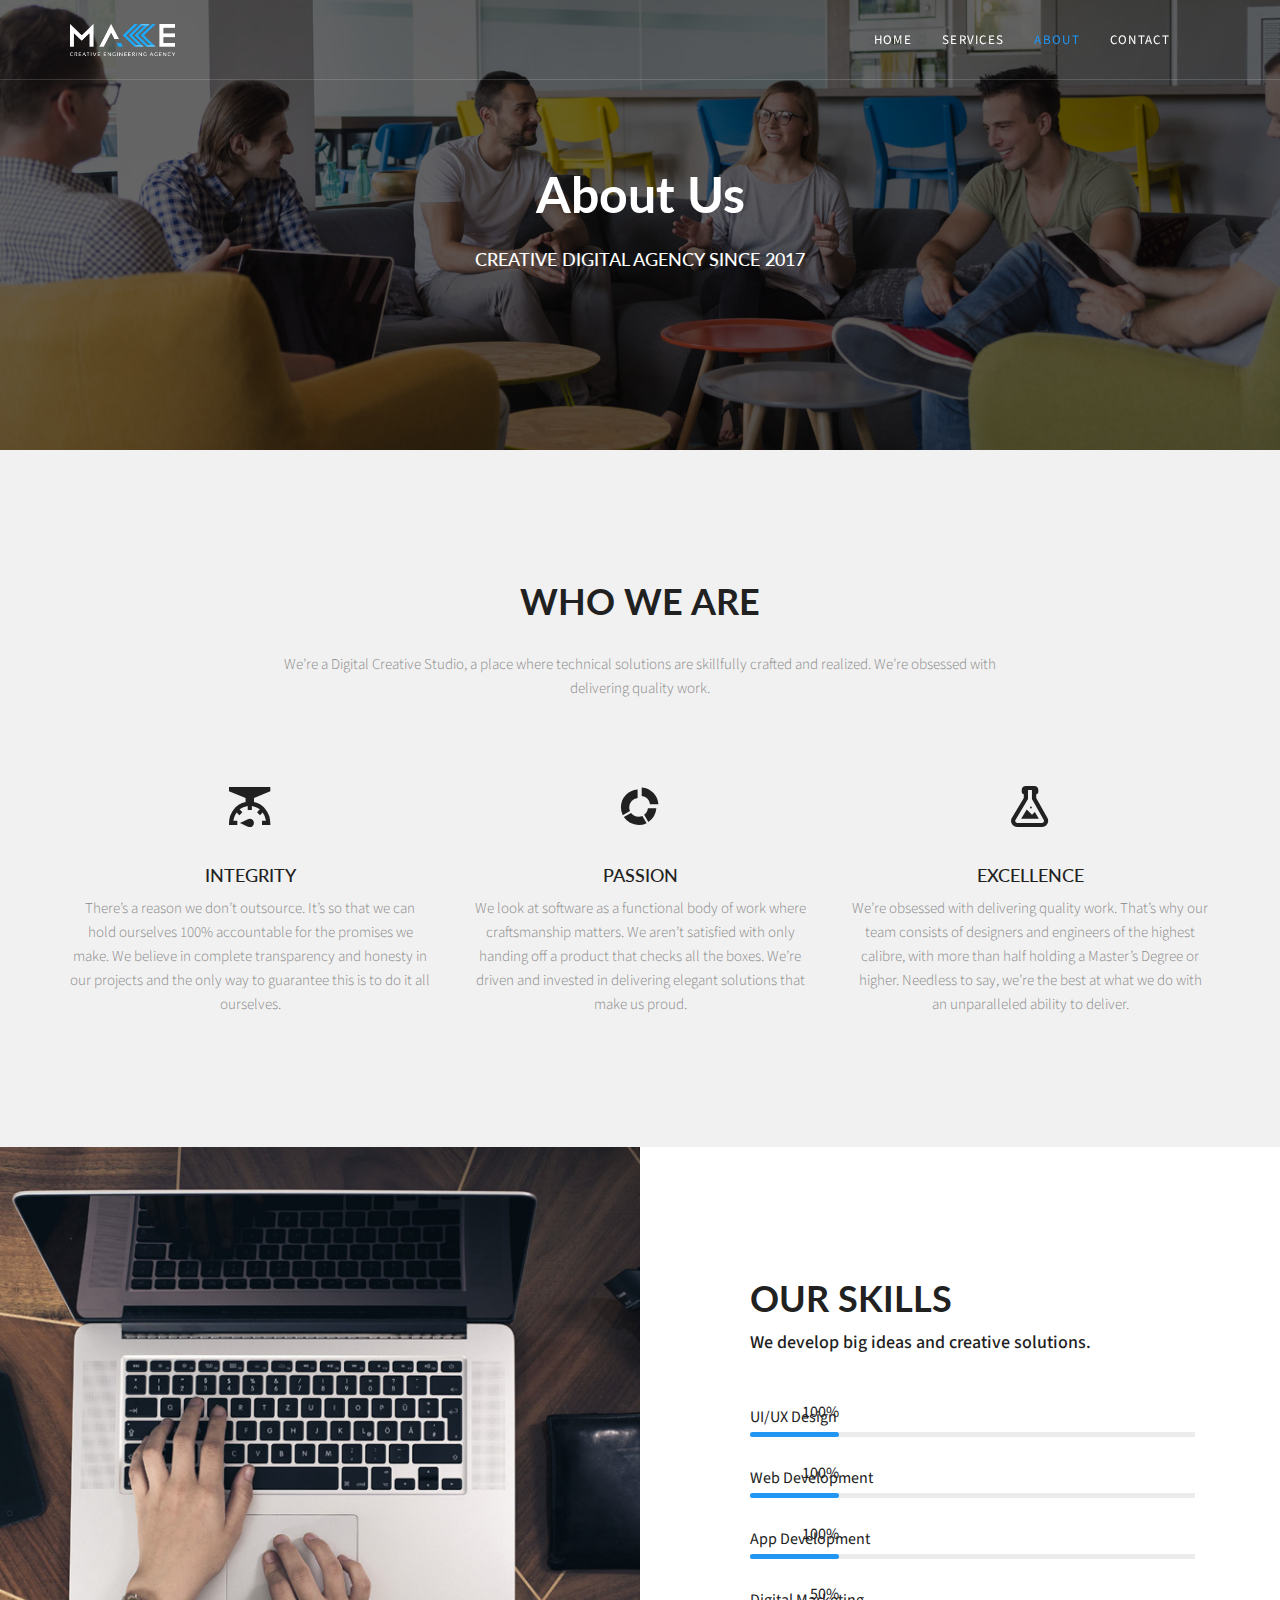
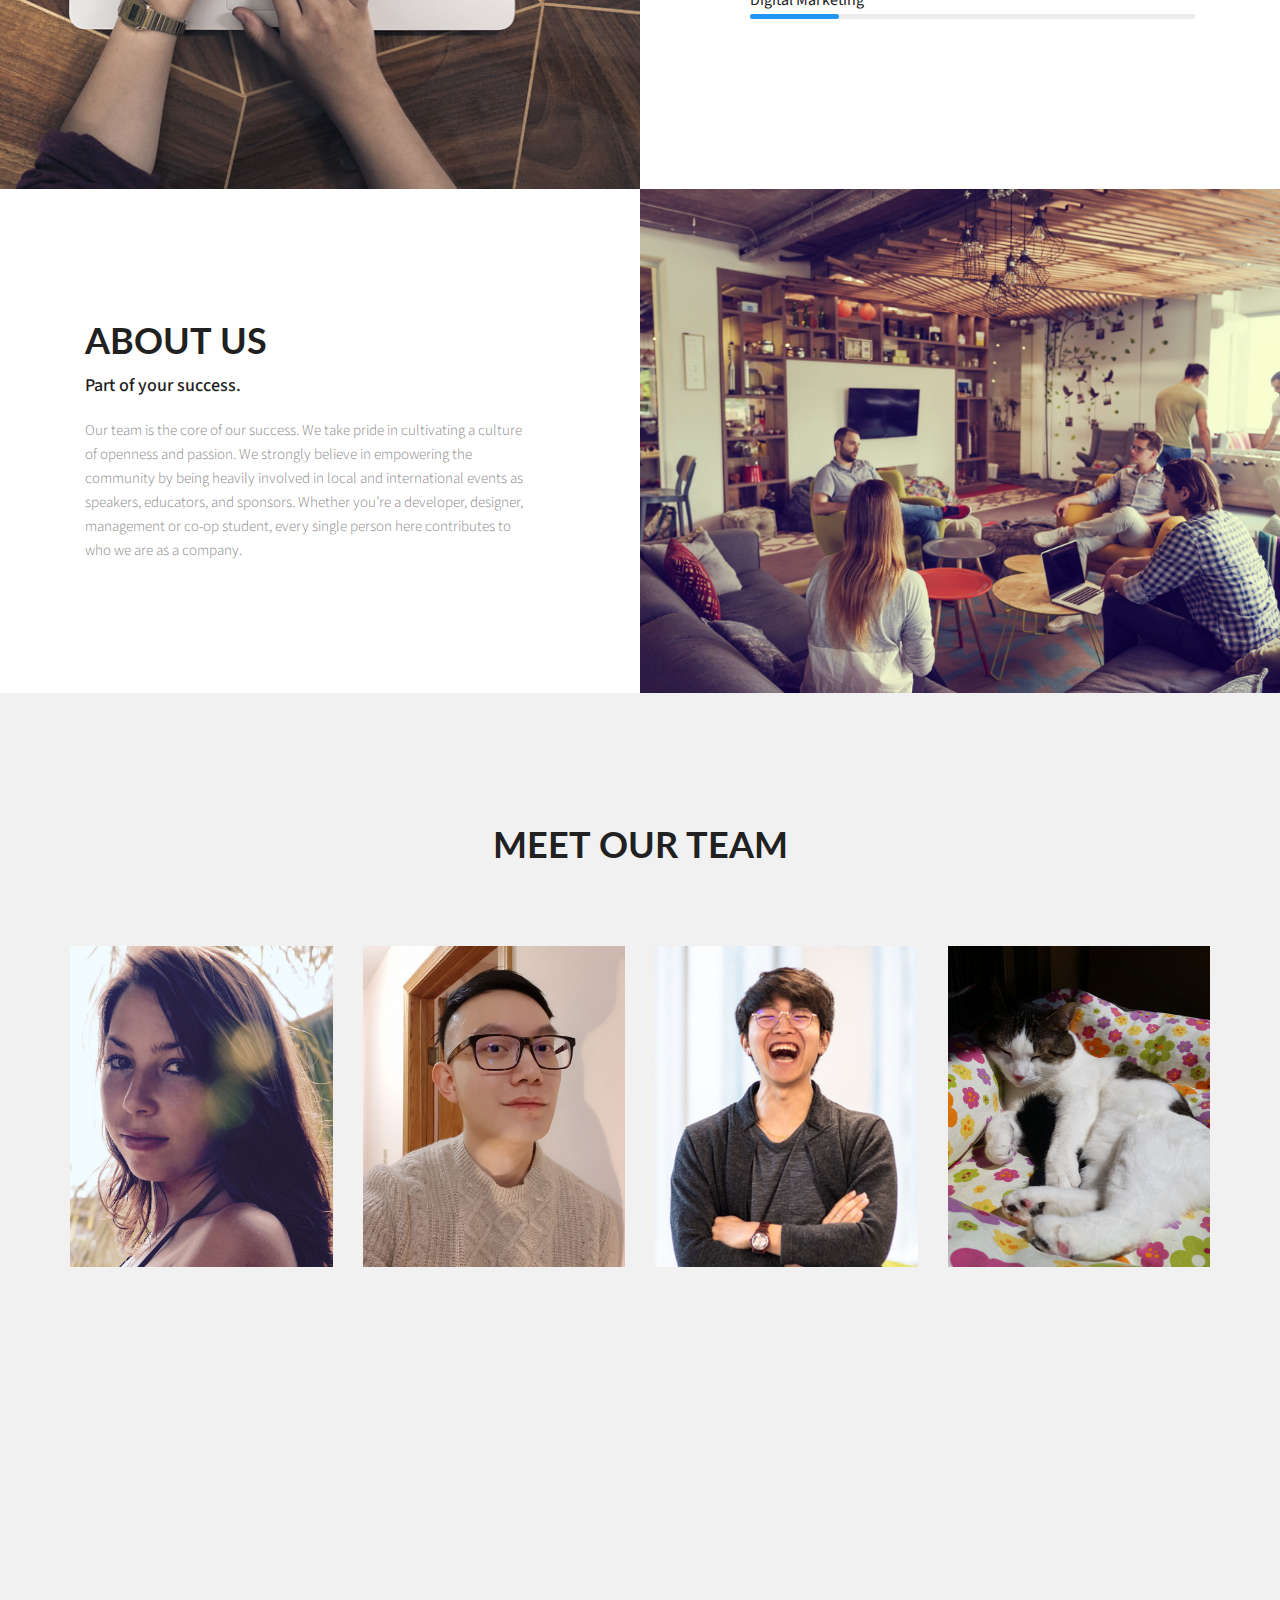
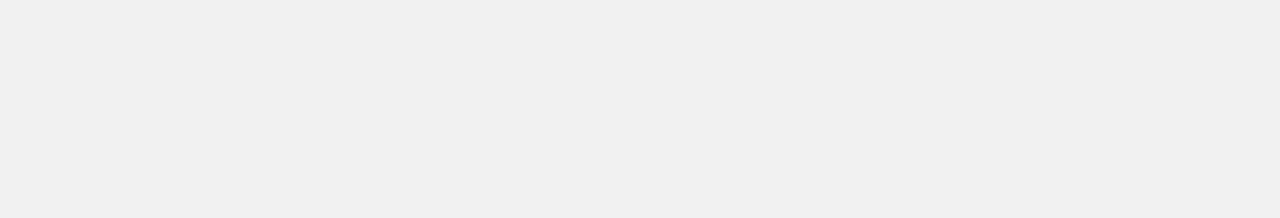
==== about.html @ 2bd9a2e6 "updated content" ====
<!DOCTYPE html>
<html lang="en">
<head>
<meta charset="utf-8">
<meta name="viewport" content="width=device-width, initial-scale=1">
<meta http-equiv="X-UA-Compatible" content="IE=edge">
<title>Makkke - Creating Digital Agency</title>
<link rel="stylesheet" href="assets/css/master.css">
<link rel="stylesheet" href="assets/css/responsive.css">

<link rel="apple-touch-icon" sizes="180x180" href="/apple-touch-icon.png">
<link rel="icon" type="image/png" sizes="32x32" href="/favicon-32x32.png">
<link rel="icon" type="image/png" sizes="16x16" href="/favicon-16x16.png">
<link rel="manifest" href="/site.webmanifest">
<meta name="msapplication-TileColor" content="#da532c">
<meta name="theme-color" content="#ffffff">
</head>
<body>

<!--=== Loader Start ======-->
<div id="loader-overlay">
  <div class="loader-wrapper">
    <div class="arcon-pulse"></div>
  </div>
</div>
<!--=== Loader End ======-->

<!--=== Wrapper Start ======-->
<div class="wrapper">

  <!--=== Header Start ======-->
  <nav class="navbar navbar-default navbar-fixed navbar-transparent white bootsnav on no-full">
    <!--=== Start Top Search ===-->
    <div class="fullscreen-search-overlay" id="search-overlay"> <a href="#" class="fullscreen-close" id="fullscreen-close-button"><i class="mdi mdi-close"></i></a>
      <div id="fullscreen-search-wrapper">
        <form method="get" id="fullscreen-searchform">
          <input type="text" value="" placeholder="Type and hit Enter..." id="fullscreen-search-input" class="search-bar-top">
          <i class="mdi mdi-magnify fullscreen-search-icon">
          <input value="" type="submit">
          </i>
        </form>
      </div>
    </div>
    <!--=== End Top Search ===-->

    <div class="container">
      <!--=== Start Header Navigation ===-->
      <div class="navbar-header">
        <button type="button" class="navbar-toggle" data-toggle="collapse" data-target="#navbar-menu"> <i class="fa fa-bars"></i> </button>
        <div class="logo"> <a href="index.html"> <img class="logo logo-display" src="assets/images/logo-white.png" alt=""> <img class="logo logo-scrolled" src="assets/images/logo-black.png" alt=""> </a> </div>
      </div>
      <!--=== End Header Navigation ===-->

      <!--=== Collect the nav links, forms, and other content for toggling ===-->
      <div class="collapse navbar-collapse" id="navbar-menu">
        <ul class="nav navbar-nav" data-in="fadeIn" data-out="fadeOut">
          <li class="megamenu-fw"><a href="index.html">Home</a></li>
          <li class="megamenu-fw"><a href="index.html#services">Services</a></li>
          <li class="megamenu-fw"><a class="selected" href="about.html">About</a></li>
          <li class="megamenu-fw "><a href="contact.html">Contact</a></li>
        </ul>
      </div>
      <!--=== /.navbar-collapse ===-->
    </div>
  </nav>
  <!--=== Header End ======-->

  <!--=== page-title-section start ===-->
  <section class="title-hero-bg about-cover-bg" data-stellar-background-ratio="0.2">
    <div class="container">
      <div class="page-title text-center white-color">
        <h1>About Us</h1>
        <h4 class="text-uppercase mt-30">Creative Digital Agency since 2017</h4>
      </div>
    </div>
  </section>
  <!--=== page-title-section end ===-->

  <!--=== Who We Are Start ===-->
  <section class="first-ico-box">
    <div class="container">
      <div class="row">
        <div class="col-sm-8 section-heading">
          <h2 class="text-uppercase">Who We Are</h2>
          <div class="mt-30">
            <p>We’re a Digital Creative Studio, a place where technical solutions are skillfully crafted and realized. We’re obsessed with delivering quality work.</p>
          </div>
        </div>
      </div>
      <div class="row mt-50">
        <div class="col-md-4 feature-box text-center"> <i class="mdi mdi-scale font-50px dark-icon"></i>
          <h4 class="text-uppercase">INTEGRITY</h4>
          <p>There’s a reason we don’t outsource. It’s so that we can hold ourselves 100% accountable for the promises we make. We believe in complete transparency and honesty in our projects and the only way to guarantee this is to do it all ourselves.</p>
        </div>
        <div class="col-md-4 feature-box text-center"> <i class="mdi mdi-chart-arc font-50px dark-icon"></i>
          <h4 class="text-uppercase">PASSION</h4>
          <p>We look at software as a functional body of work where craftsmanship matters. We aren’t satisfied with only handing off a product that checks all the boxes. We’re driven and invested in delivering elegant solutions that make us proud.</p>
        </div>
        <div class="col-md-4 feature-box text-center"> <i class="mdi mdi-flask-outline font-50px dark-icon"></i>
          <h4 class="text-uppercase">EXCELLENCE</h4>
          <p>We’re obsessed with delivering quality work. That’s why our team consists of designers and engineers of the highest calibre, with more than half holding a Master’s Degree or higher. Needless to say, we’re the best at what we do with an unparalleled ability to deliver.</p>
        </div>
      </div>
    </div>
  </section>
  <!--=== Who We Are End ===-->

  <!--=== Our Skills Start ======-->
  <section class="white-bg">
    <div class="col-md-6 col-sm-4 bg-flex bg-flex-left">
      <div class="bg-flex-holder bg-flex-cover" style="background-image: url(assets/images/_about-left-background.jpg);"></div>
    </div>
    <div class="container">
      <div class="col-md-5 col-sm-7 col-md-offset-7 col-sm-offset-5">
        <h2 class="text-uppercase font-700">Our Skills</h2>
        <h4 class="mt-10 line-height-26 source-font">We develop big ideas and creative solutions.</h4>
        <div class="left-service-box pt-40 pb-20">
          <div class="progress-bar-title">UI/UX Design</div>
          <div class="progress">
            <div class="progress-bar" data-width="100"> <span>100%</span> </div>
          </div>
          <div class="progress-bar-title">Web Development</div>
          <div class="progress">
            <div class="progress-bar" data-width="100"> <span>100%</span> </div>
          </div>
          <div class="progress-bar-title">App Development</div>
          <div class="progress">
            <div class="progress-bar" data-width="100"> <span>100%</span> </div>
          </div>
          <div class="progress-bar-title">Digital Marketing</div>
          <div class="progress">
            <div class="progress-bar" data-width="50"> <span>50%</span> </div>
          </div>
        </div>
      </div>
    </div>
  </section>
  <!--=== Our Skills End ======-->

  <!--=== Our Service Start ======-->
  <section class="white-bg">
    <div class="col-md-6 col-sm-4 bg-flex bg-flex-right">
      <div class="bg-flex-holder bg-flex-cover" style="background-image: url(assets/images/_about-right-background.jpg);"></div>
    </div>
    <div class="container">
      <div class="col-md-5 col-sm-7">
        <h2 class="text-uppercase font-700">About Us</h2>
        <h4 class="mt-10 line-height-26 source-font">Part of your success.</h4>
        <p class="mt-20">Our team is the core of our success. We take pride in cultivating a culture of openness and passion. We strongly believe in empowering the community by being heavily involved in local and international events as speakers, educators, and sponsors.
        Whether you’re a developer, designer, management or co-op student, every single person here contributes to who we are as a company.</p>
      </div>
    </div>
  </section>
  <!--=== Our Service End ======-->

  <!--=== Our Team Start ======-->
  <section>
    <div class="container">
      <div class="row">
        <div class="col-sm-8 section-heading">
          <h2 class="text-uppercase font-700">Meet Our Team</h2>
        </div>
      </div>
      <div class="row mt-50">
        <div class="col-md-3 col-sm-6 col-xs-12">
          <div class="team-member-container gallery-image-hover"> <img src="assets/images/lana-ivanova.jpg" class="img-responsive" alt="team-01">
            <div class="member-caption">
              <div class="member-description text-center">
                <div class="member-description-wrap">
                  <h4 class="member-title">Svetlana Ivanova</h4>
                  <p class="member-subtitle">UI/UX Designer</p>
                  <ul class="member-icons">
                    <li class="social-icon"><a href="https://www.facebook.com/profile.php?id=100001924427697"><i
                          class="fa fa-facebook"></i></a></li>
                    <li class="social-icon"><a href="https://twitter.com/siya0509?lang=en"><i class="fa fa-twitter"></i></a></li>
                  </ul>
                </div>
              </div>
            </div>
          </div>
        </div>
        <div class="col-md-3 col-sm-6 col-xs-12">
          <div class="team-member-container gallery-image-hover"> <img src="assets/images/benny.jpg" class="img-responsive" alt="team-02">
            <div class="member-caption">
              <div class="member-description text-center">
                <div class="member-description-wrap">
                  <h4 class="member-title">Benny Wang</h4>
                  <p class="member-subtitle">Software Engineer</p>
                  <ul class="member-icons">
                    <li class="social-icon"><a href="https://www.facebook.com/beewang0424"><i class="fa fa-facebook"></i></a></li>
                  </ul>
                </div>
              </div>
            </div>
          </div>
        </div>
        <div class="col-md-3 col-sm-6 col-xs-12">
          <div class="team-member-container gallery-image-hover"> <img src="assets/images/stanley.jpg" class="img-responsive" alt="team-03">
            <div class="member-caption">
              <div class="member-description text-center">
                <div class="member-description-wrap">
                  <h4 class="member-title">Stanley Zhao</h4>
                  <p class="member-subtitle">Administrator</p>
                  <ul class="member-icons">
                    <li class="social-icon"><a href="https://www.facebook.com/stanley.zhao.3"><i class="fa fa-facebook"></i></a></li>
                    <li class="social-icon"><a href="https://www.linkedin.com/in/stanley288"><i class="fa fa-linkedin"></i></a></li>
                  </ul>
                </div>
              </div>
            </div>
          </div>
        </div>
        <div class="col-md-3 col-sm-6 col-xs-12">
          <div class="team-member-container gallery-image-hover"> <img src="assets/images/myaut.jpg" class="img-responsive" alt="team-04">
            <div class="member-caption">
              <div class="member-description text-center">
                <div class="member-description-wrap">
                  <h4 class="member-title">Myaut</h4>
                  <p class="member-subtitle">Head of Security</p>
                  <ul class="member-icons">
                  </ul>
                </div>
              </div>
            </div>
          </div>
        </div>
      </div>
    </div>
  </section>
  <!--=== Our Team End ======-->

  <!--=== Footer Start ======-->
  <footer class="footer" id="footer-fixed">
    <div class="footer-main">
      <div class="container">
        <div class="row">
          <div class="col-sm-6 col-md-4">
            <div class="widget widget-text">
              <div class="logo logo-footer"><a href="index.html"> <img class="logo logo-display"
                    src="assets/images/logo-white.png" alt=""></a> </div>
              <p>We’re nuts about improving your business so we ensure that we track results from day one. Sure, we come
                up with great creative ideas that engage and captivate your customers.</p>
            </div>
          </div>
          <div class="col-sm-6 col-md-2">
            <!-- <div class="widget widget-links">
                  <h5 class="widget-title">Work With Us</h5>
                  <ul>
                    <li><a href="#">Themeforest</a></li>
                    <li><a href="#">Audio Jungle</a></li>
                    <li><a href="#">Code Canyon</a></li>
                    <li><a href="#">Video Hive</a></li>
                    <li><a href="#">Envato Market</a></li>
                  </ul>
                </div> -->
          </div>
          <div class="col-sm-6 col-md-2">
            <div class="widget widget-links">
              <h5 class="widget-title">WORK WITH US</h5>
              <ul>
                <li><a href="index.html#services">Services</a></li>
                <li><a href="about.html">About Us</a></li>
                <li><a href="contact.html">Contact Us</a></li>
                <li><a href="service-simple.html">Our Services</a></li>
              </ul>
            </div>
          </div>
          <div class="col-sm-6 col-md-4">
            <div class="widget widget-text widget-links">
              <h5 class="widget-title">Contact Us</h5>
              <ul>
                <li> <i class="mdi mdi-map-marker"></i> <a href="https://g.page/thenetworkhub-vancouver?share">#300
                    Richards St., Vancouver, BC V6B 2Z4</a> </li>
                <li> <i class="mdi mdi-cellphone"></i> <a href="phone:+16043651344">604.365.1344</a> </li>
                <li> <i class="mdi mdi-email"></i> <a href="mailto:info@makkke.com">info@makkke.com</a> </li>
                <li> <i class="mdi mdi-web"></i> <a href="#"></a>www.makkke.com</a> </li>
              </ul>
            </div>
          </div>
        </div>
      </div>
    </div>
    <div class="footer-copyright">
      <div class="container">
        <div class="row">
          <div class="col-md-6 col-xs-12">
            <!-- <ul class="social-media">
                  <li><a href="#" class="fa fa-linkedin"></a></li>
                  <li><a href="#" class="fa fa-facebook"></a></li>
                  <li><a href="#" class="fa fa-twitter"></a></li>
                  <li><a href="#" class="fa fa-pinterest"></a></li>
                  <li><a href="#" class="fa fa-instagram"></a></li>
                </ul> -->
          </div>
          <div class="col-md-6 col-xs-12">
            <div class="copy-right text-right">© 2019 Makkke Digital. All rights reserved</div>
          </div>
        </div>
      </div>
    </div>
  </footer>
  <!--=== Footer End ======-->

  <!--=== GO TO TOP  ===-->
  <a href="#" id="back-to-top" title="Back to top">&uarr;</a>
  <!--=== GO TO TOP End ===-->

</div>
<!--=== Wrapper End ======-->

<!--=== Javascript Plugins ======-->
<script src="assets/js/jquery.min.js"></script>
<script src="assets/js/validator.js"></script>
<script src="assets/js/plugins.js"></script>
<script src="assets/js/master.js"></script>
<script src="assets/js/bootsnav.js"></script>
<!--=== Javascript Plugins End ======-->

</body>
</html>
---- assets/css/master.css ----
/*
====================================
[ CSS TABLE CONTENT ]
------------------------------------
    1.0 - General
    2.0 - Typography
    3.0 - Global Style
    4.0 - Navigation
    5.0 - Search Box
    6.0 - Page Title Section
    7.0 - Slider Section
    8.0 - Creative Section
    9.0 - Recent Project Section
    9.1 - Overlay and hover effect
    10.0 - Magnific Popup CSS
    11.0 - Feature Section
    12.0 - About Section
    13.0 - Counter Section
    14.0 - Team Section
    15.0 - Video Section
    16.0 - Service Section
    17.0 - Process Section
    18.0 - Portfolio Section
    19.0 - Portfolio Single Page
    20.0 - Partner Section
    21.0 - Case study section
    22.0 - Map Section
    23.0 - Contact Section
    24.0 - Footer Section
    25.0 - Preloader
    26.0 - Homepage Two
    27.0 - Homepage Three
    28.0 - About us Page
    29.0 - About us page two
    30.0 - Blog Page
    31.0 - Blog Page Version Two
    32.0 - Full Width Section
    33.0 - Call to action section
    34.0 - Client Testimonial Style
    35.0 - Parallax Homepage
    36.0 - Contact Page
    37.0 - 404 page
    38.0 - Flex slider customization
	39.0 - Owl slider customization
	40.0 - Slick slider customization
-------------------------------------
[ END CSS TABLE CONTENT ]
=====================================
*/

/* =============================================
            	Theme Reset Style
============================================= */
@import url('https://fonts.googleapis.com/css?family=Kaushan+Script|Lato:100,300,400,700,900|Merriweather|Parisienne|Playfair+Display:400,700|Source+Sans+Pro:400,700');
@import url("../css/bootstrap.min.css");
@import url("../css/font-awesome.min.css");
@import url("../css/custom-icons.min.css");
@import url("../css/transitions.css");
@import url("../css/flexslider.css");
@import url("../css/bootsnav.css");
@import url("../css/owl.carousel.css");
@import url("../css/slick.css");
@import url("../css/animate.css");

::selection {
    background-color: #212121;
    color: #fff;
}

* {
    margin: 0;
    padding: 0;
	min-height:0;
	min-width:0;
}
*, :after, :before {
    box-sizing: border-box;
}
html,
body {
    position: relative;
    height: 100%;
}
body {
    color: #888;
    background: #f1f1f1;
    font-size:15px;
	font-family: 'Source Sans Pro', sans-serif;
}

.wrapper {
	position: relative;
    z-index: 20;
    overflow-x: hidden;
}
.mdi{
	font-style: normal !important;
    font-weight: normal !important;
    font-variant: normal !important;
    text-transform: none !important;
    speak: none;
    line-height: 1;
    -webkit-font-smoothing: antialiased;
    -moz-osx-font-smoothing: grayscale;
}
.source-font{font-family: 'Source Sans Pro', sans-serif;}
.lato-font{font-family: 'Lato', sans-serif;}
.play-font{font-family: 'Playfair Display', serif;}
.merriweather-font{font-family: 'Merriweather', serif;}
.paris-font{font-family: 'Parisienne', cursive;}
.kaushan-font{font-family: 'Kaushan Script', cursive;}

h1, h2, h3, h4, h5, h6 {
    color: #212121;
    margin: 10px 0;
    font-style: normal;
    font-family: 'Lato', sans-serif;
}

h1, h2, h3, h4, h5, h6, .h1, .h2, .h3, .h4, .h5, .h6 {
    line-height: 1.2;
}

h1 { font-size: 48px;}
h2 { font-size: 36px;}
h3 { font-size: 24px;}
h4 { font-size: 18px;}
h5 { font-size: 16px;}
h6 { font-size: 12px;}
h1 a,
h2 a,
h3 a,
h4 a,
h5 a,
h6 a { color: #fff;}
p a {}
p a:hover {color: #1a237e;}
p {
    letter-spacing: normal;
    line-height: 24px;
	color: #888;
	font-weight:300;
}
a {text-decoration: none;}
a:hover, a:focus, a:active {
    outline: none;
    text-decoration: none;
}
ul {
  list-style: disc;
}
li > ul,
li > ol {
  padding: 0;
  margin-left: 15px;
}
figure {
    margin-bottom: 6px;
    position: relative;
}
img {
    height: auto;
    max-width: 100%;
}
.mark, mark{background-color:#2196F3;color:#fff;}

pre {
	margin: 0 20px;
    padding: 10px;
    border: 1px solid #e2e2e2;
    background: #f1f1f1;
	border-radius:0;
}

blockquote {
    border-left: 5px solid #2196F3;
	background:#fff;
}

.blockquote-reverse, blockquote.pull-right {
    border-right: 5px solid #2196F3;
	background:#fff;
}

.outline-alert {
    background-color: transparent!important;
}

strong { color: #414141; }
hr{border:0;height: 2px;width:80px;margin:20px auto;}
hr.left-line{margin:20px 0 20px 0;}

textarea:focus, input[type="text"]:focus, input[type="password"]:focus, input[type="datetime"]:focus, input[type="datetime-local"]:focus, input[type="date"]:focus, input[type="month"]:focus, input[type="time"]:focus, input[type="week"]:focus, input[type="number"]:focus, input[type="email"]:focus, input[type="url"]:focus, input[type="search"]:focus, input[type="tel"]:focus, input[type="color"]:focus, .uneditable-input:focus {
    border-color: none;
    box-shadow: none;
    outline: 0 none;
}


section {
	padding-top:120px;
	padding-bottom:120px;
	position: relative;
	z-index: 10;
	background:#f1f1f1;
}

.section-heading {
	text-align: center;
    margin: auto;
    float: none;
    padding-bottom: 20px;
}

.section-heading h2 {
	font-weight:700;
}

.section-heading h4 {
	color:#777;
	font-size:16px;
}

.center-layout {
  display: table;
  table-layout: fixed;
  height: 100%;
  width: 100%;
  position: relative;
}
.v-align-middle {
  display: table-cell;
  vertical-align: middle;
}

/*=============================================
              		Header
=============================================*/

.navbar-nav {
    float: right;
    margin: 0;
    padding: 0 10px;
}


nav.navbar.bootsnav.navbar-transparent .logo {
	position: relative;
    z-index: 110;
	display: table;
    height: 80px;
    -webkit-transition: all .3s ease;
    transition: all .3s ease;
}

.logo {
    position: relative;
    z-index: 110;
    display: table;
    height: 60px;
    -webkit-transition: all .3s ease;
    transition: all .3s ease;
}

.logo img {
    max-height: 33px;
	-webkit-transition: all .5s ease;
    transition: all .5s ease;
    display: block;
}

nav .logo > a {
	display: table-cell;
    vertical-align: middle;
}

.navbar-scrollspy .logo img {
	text-align:center;
	margin: 0 auto;
}

nav.bootsnav.navbar-sidebar ul.nav {
	margin: 0 0 30px 0;
}

/*=============================================
			Sliders and Hero Section
=============================================*/
.hero-text{
	display: table-cell;
    vertical-align: middle;
    position: relative;
    width: 100%;
    z-index: 10;
    color: #fff;
}
.hero-text h3, .hero-text h1{color:#2196F3;}
.hero-text h3 {
	font-size:30px;
}
.hero-text h1 {
	font-size:100px;
}

.hero-text h2 {
	font-size:65px;
}

.dark-bg{background-color:#212121;}
.white-bg{background-color: #fff;}
.blue-bg{background-color:#2196F3;}
.red-bg{background:#f44336;}
.grey-bg{background:#eee;}
.yellow-bg{background:#FDD835;}
.green-bg{background-color:#8BC34A;}
.parallax-bg {
    background: url(../images/background/parallax-bg.jpg) center 0 no-repeat;
    background-size: cover;
	height: 800px;
}

.fixed-bg{background-attachment: fixed!important;}

.overlay-bg {
    background: rgba(0,0,0,0.6);
    width: 100%;
    height: 100%;
    position: absolute;
	z-index: -1;
	top:0;
	left:0;
}

.hero-text-wrap.overlay-bg {
	background: rgba(0, 0, 0, 0.45);
	width: 100%;
    height: 101vh;
    position: absolute;
	z-index: 1;
}

.hero-text-wrap.blue-overlay-bg {
	background: rgba(33,150,243,0.82);
	width: 100%;
    height: 101vh;
    position: absolute;
	z-index: 1;
}

.overlay-bg-dark {
    background: rgba(0, 0, 0, 0.7);
    width: 100%;
    height: 100%;
    position: absolute;
	z-index: -1;
	top:0;
	left:0;
}

.overlay-bg-light {
    background: rgba(255,255,255,0.3);
    width: 100%;
    height: 100%;
    position: absolute;
    z-index: 1;
}

.parallax-overlay {
    background: rgba(0, 0, 0, 0.6);
    width: 100%;
    height: 100%;
    position: absolute;
	z-index: -1;
	top:0;
	left:0;
}

.parallax-bg-2 {
    background: url(../images/background/parallax-bg-3.jpg) center 0 no-repeat;
    background-size: cover;
}

.parallax-bg-3 {
    background: url(../images/background/parallax-bg-3.jpg) center 0 no-repeat;
    background-size: cover;
}

.parallax-bg-4 {
    background: url(../images/background/parallax-bg-4.jpg) center 0 no-repeat;
    background-size: cover;
}


.parallax-bg-6 {
    background: url(../images/background/parallax-bg-6.jpg) center 0 no-repeat;
    background-size: cover;
}

.parallax-bg-7 {
    background: url(../images/background/parallax-bg-7.jpg) center 0 no-repeat;
    background-size: cover;
}

.parallax-bg-9 {
    background: url(../images/background/parallax-bg-9.jpg) center 0 no-repeat;
    background-size: cover;
}

.parallax-bg-10 {
    background: url(../images/background/parallax-bg-10.jpg) center 0 no-repeat;
    background-size: cover;
}

.parallax-bg-12 {
    background: url(../images/background/parallax-bg-12.jpg) center 0 no-repeat;
    background-size: cover;
}

.parallax-bg-13 {
    background: url(../images/background/parallax-bg-14.jpg) center 0 no-repeat;
    background-size: cover;
}

.parallax-bg-14 {
    background: url(../images/background/parallax-bg-15.jpg) center 0 no-repeat;
    background-size: cover;
}

.parallax-bg-15 {
    background: url(../images/background/parallax-bg-16.jpg) center 0 no-repeat;
    background-size: cover;
}

.parallax-bg-16 {
    background: url(../images/background/parallax-bg-17.jpg) center 0 no-repeat;
    background-size: cover;
}

.parallax-bg-17 {
    background: url(../images/background/parallax-bg-18.jpg) center 0 no-repeat;
    background-size: cover;
}

.box-shadow {box-shadow: 0 10px 30px 5px rgba(17,21,23,.1);}

.box-shadow-hover{}
.box-shadow-hover:hover{box-shadow: 0 10px 30px 5px rgba(17,21,23,.1);}
.member-socialicons{
    overflow: hidden;
    list-style: none;
    text-align:center;
    line-height: 20px;
}
.member-socialicons li{
    float: left;
    padding: 0 10px;
    line-height: inherit;
    list-style-type: none;
}
.member-socialicons li a{
    color: #fff;
    display:block;
}
.member-socialicons li a:hover {
    color: #ff4552;
}
.member-socialicons li a i{
    display:block;
    font-size:13px;
    text-align:center;
}
.row.no-gutters{
    margin-right: 0;
    margin-left: 0;
}
.no-bottom-padding{
    padding-bottom: 0;
}
.no-gutters > [class^="col-"],
.no-gutters > [class*="col-"],
.row.no-gutters > [class^="col-"],
.row.no-gutters > [class*="col-"]{
    padding-right: 0;
    padding-left: 0;
}
.no-top-padding{
    padding-top: 0;
}


/*=============================================
                Widgets
=============================================*/

::-webkit-input-placeholder{color:#212121;}
::-moz-placeholder{color:#212121;}
:-ms-input-placeholder{color:#212121;}
:-moz-placeholder{color:#212121;}

input.search-bar-top::-webkit-input-placeholder { color: #fff!important; }
input.search-bar-top::-moz-placeholder { color: #fff!important; }
input.search-bar-top:-ms-input-placeholder { color: #fff!important; }
input.search-bar-top:-moz-placeholder { color: #fff!important; }

.relative{position:relative;}
.absolute{position:absolute;}

.upper-case{text-transform:uppercase;}
.lower-case{text-transform:lowercase;}
.capitalize{text-transform:capitalize!important;}
.text-left{text-align:left!important;}
.font-100 {
	font-weight:100;
}
.font-200 {
	font-weight:200;
}
.font-300 {
	font-weight:300;
}
.font-400 {
	font-weight:400;
}
.font-700 {
	font-weight:700;
}
.font-900 {
	font-weight:900;
}
.font-12px {
	font-size: 12px;
}
.font-14px {
	font-size: 14px;
}
.font-16px {
	font-size: 16px;
}
.font-18px {
	font-size: 18px;
}
.font-20px {
	font-size: 20px;
}
.font-26px {
	font-size: 26px;
}
.font-30px {
	font-size: 30px;
}
.font-35px {
	font-size: 35px;
}
.font-40px {
	font-size: 40px;
}
.font-50px {
	font-size: 50px;
}
.font-60px {
	font-size: 60px;
}
.font-70px {
	font-size: 70px;
}
.font-80px {
	font-size: 80px;
}
.font-100px {
	font-size: 100px;
}
.font-120px {
	font-size: 120px;
}
.font-130px {
	font-size: 130px;
}
.font-italic {
	font-style: italic;
}
.font-light {
	font-weight:400;
}
.font-bold {
	font-weight:bold;
}
a:hover, a:focus {
	color: #1a237e;
}
.blue-color {
	color: #2196F3!important;
}
.secondary-color {
	color: #1a237e;
}
.white-color {
	color: #fff !important;
}
.white-color p, .white-color h1, .white-color h2, .white-color h3, .white-color h4, .white-color h5, .white-color h6 {
    color: #fff!important;
}
.dark-color {
	color: #212121 !important;
}
.dark-color p, .dark-color h1, .dark-color h2, .dark-color h3, .dark-color h4, .dark-color h5, .dark-color h6 {
    color: #212121!important;
}

.green {
	color: #8BC34A!important;
}

.red-color {
	color: #f44336!important;
}

.yellow-color {
	color: #FDD835!important;
}

.pink-color {
	color: #E91E63!important;
}

.grey {
	color: #888!important;
}

.brown-color {
	color: #D09E88!important;
}

.line-height-24 {
	line-height: 24px !important;
}
.line-height-22 {
	line-height: 22px !important;
}
.line-height-26 {
	line-height: 26px !important;
}
.line-height-30 {
	line-height: 30px !important;
}
.line-height-35 {
	line-height: 35px !important;
}
.line-height-40 {
	line-height: 40px;
}
.line-height-45 {
	line-height: 45px;
}
.line-height-50 {
	line-height: 50px;
}
.letter-spacing-0 {
	letter-spacing: 0px;
}
.letter-spacing-5 {
	letter-spacing: 5px;
}
.letter-spacing-10 {
	letter-spacing: 10px;
}
.letter-spacing-15 {
	letter-spacing: 15px
}
.letter-spacing-20 {
	letter-spacing: 20px;
}
.letter-spacing-25 {
	letter-spacing: 25px;
}
.mt-minus-10 {
	margin-top: -10px;
}
.mt-minus-20 {
	margin-top: -20px;
}
.mt-minus-30 {
	margin-top: -30px;
}
.mt-minus-40 {
	margin-top: -40px;
}
.mt-minus-50 {
	margin-top: -50px;
}
.mt-0 {
	margin-top: 0px!important;
}
.mt-10 {
	margin-top: 10px;
}
.mt-15 {
	margin-top: 15px;
}
.mt-20 {
	margin-top: 20px;
}
.mt-30 {
	margin-top: 30px;
}
.mt-40 {
	margin-top: 40px;
}
.mt-50 {
	margin-top: 50px;
}
.mt-60 {
	margin-top: 60px;
}
.mt-70 {
	margin-top: 70px;
}
.mt-80 {
	margin-top: 80px;
}
.mt-90 {
	margin-top: 90px;
}
.mt-100 {
	margin-top: 100px !important;
}
.mt-110 {
	margin-top: 110px;
}
.mt-120 {
	margin-top: 120px;
}
.mt-130 {
	margin-top: 130px;
}
.mt-135 {
	margin-top: 135px;
}
.mt-140 {
	margin-top: 140px;
}
.mt-150 {
	margin-top: 150px!important;
}
.ml-10 {
	margin-left: 10px;
}
.ml-15 {
	margin-left: 15px;
}
.ml-20 {
	margin-left: 20px;
}
.ml-30 {
	margin-left: 30px;
}
.ml-40 {
	margin-left: 40px;
}
.ml-50 {
	margin-left: 50px;
}
.ml-60 {
	margin-left: 60px;
}
.ml-70 {
	margin-left: 70px;
}
.ml-80 {
	margin-left: 80px;
}
.mb-0 {
	margin-bottom: 0px!important;
}
.mb-5 {
	margin-bottom: 5px;
}
.mb-10 {
	margin-bottom: 10px;
}
.mb-20 {
	margin-bottom: 20px;
}
.mb-30 {
	margin-bottom: 30px;
}
.mb-40 {
	margin-bottom: 40px;
}
.mb-50 {
	margin-bottom: 50px;
}
.mb-60 {
	margin-bottom: 60px;
}
.mb-70 {
	margin-bottom: 70px;
}
.mb-80 {
	margin-bottom: 80px;
}
.mb-90 {
	margin-bottom: 90px;
}
.mb-100 {
	margin-bottom: 100px;
}
.mb-110 {
	margin-bottom: 110px;
}
.mb-120 {
	margin-bottom: 120px;
}

.p-0 {
	padding: 0!important;
}


.pt-0 {
	padding-top: 0!important;
}
.pt-10 {
	padding-top: 10px;
}
.pt-20 {
	padding-top: 20px;
}
.pt-30 {
	padding-top: 30px;
}
.pt-40 {
	padding-top: 40px;
}
.pt-50 {
	padding-top: 50px;
}
.pt-60 {
	padding-top: 60px;
}
.pt-70 {
	padding-top: 70px;
}
.pt-80 {
	padding-top: 80px;
}
.pt-90 {
	padding-top: 90px;
}
.pt-100 {
	padding-top: 100px;
}
.pt-110 {
	padding-top: 110px;
}
.pt-120 {
	padding-top: 120px;
}
.pt-130 {
	padding-top: 130px;
}
.pt-140 {
	padding-top: 140px;
}
.pt-150 {
	padding-top: 150px;
}
.pb-0 {
	padding-bottom: 0;
}
.pb-10 {
	padding-bottom: 10px;
}
.pb-20 {
	padding-bottom: 20px;
}
.pb-30 {
	padding-bottom: 30px;
}
.pb-40 {
	padding-bottom: 40px;
}
.pb-50 {
	padding-bottom: 50px;
}
.pb-60 {
	padding-bottom: 60px;
}
.pb-70 {
	padding-bottom: 70px;
}
.pb-80 {
	padding-bottom: 80px!important;
}
.pb-90 {
	padding-bottom: 90px;
}
.pb-100 {
	padding-bottom: 100px;
}
.pb-110 {
	padding-bottom: 110px;
}
.pb-120 {
	padding-bottom: 120px;
}
.pb-140 {
	padding-bottom: 140px;
}
.pl-0 {
	padding-left: 0;
}
.pl-10 {
	padding-left: 10px;
}
.pl-20 {
	padding-left: 20px;
}
.pl-30 {
	padding-left: 30px;
}
.pl-40 {
	padding-left: 40px;
}
.pl-50 {
	padding-left: 50px;
}
.pl-60 {
	padding-left: 60px;
}
.pl-70 {
	padding-left: 70px;
}
.pl-80 {
	padding-left: 80px!important;
}
.pl-90 {
	padding-left: 90px;
}
.pl-100 {
	padding-left: 100px;
}
.pl-110 {
	padding-left: 110px;
}
.pl-120 {
	padding-left: 120px;
}
.pr-0 {
	padding-right: 0;
}
.pr-10 {
	padding-right: 10px;
}
.pr-20 {
	padding-right: 20px;
}
.pr-30 {
	padding-right: 30px;
}
.pr-40 {
	padding-right: 40px;
}
.pr-50 {
	padding-right: 50px;
}
.pr-60 {
	padding-right: 60px;
}
.pr-70 {
	padding-right: 70px;
}
.pr-80 {
	padding-right: 80px!important;
}
.pr-90 {
	padding-right: 90px;
}
.pr-100 {
	padding-right: 100px;
}
.pr-110 {
	padding-right: 110px;
}
.pr-120 {
	padding-right: 120px;
}

.border-radius-25 {
	border-radius:25px;
}
.remove-padding {
	padding: 0!important;
}

.remove-margin {
	margin: 0!important;
}
.img-responsive, .full-width{width:100%;}


.btn,
.form-control,
.form-control:hover,
.form-control:focus,
.navbar-custom .dropdown-menu {
    -webkit-box-shadow: none;
    box-shadow: none;
}

.btn-circle {
	border-radius:25px;
}

.btn-rounded {
	border-radius:10px;
}

.btn-square {
	border-radius:0px;
}

button:focus {
    outline: none !important;
}

.btn {
    padding: 0 30px;
    height: 48px;
    line-height: 46px;
    text-transform: uppercase;
    font-size: 14px;
    -webkit-transition: all .3s ease;
    transition: all .3s ease;
    font-weight: 400;
    font-family: 'Source Sans Pro', sans-serif;
}

.btn + .btn {
    margin-left: 10px;
}

.btn:focus, .btn:focus:active {
    outline: none;
}

.btn-color {
    color: #fff;
    border-color: #2196F3;
    background-color: #2196F3;
}

.btn-color:hover, .btn-color:active, .btn-color:focus {
    background-color: #1976D2;
    border-color: #1976D2;
    color: #fff;
}

.btn-red {
    color: #fff;
    border-color: #f44336;
    background-color: #f44336;
}

.btn-red:hover, .btn-red:active, .btn-red:focus {
    background-color: #d32f2f;
    border-color: #d32f2f;
    color: #fff;
}

.btn-green {
    color: #fff;
    border-color: #8BC34A;
    background-color: #8BC34A;
}

.btn-green:hover, .btn-green:active, .btn-green:focus {
    background-color: #689F38;
    border-color: #689F38;
    color: #fff;
}

.btn-yellow {
    color: #fff;
    border-color: #FDD835;
    background-color: #FDD835;
}

.btn-yellow:hover, .btn-yellow:active, .btn-yellow:focus {
    background-color: #F9A825;
    border-color: #F9A825;
    color: #fff;
}

.btn-brown {
    color: #fff;
    border-color: #D09E88;
    background-color: #D09E88;
}

.btn-brown:hover, .btn-brown:active, .btn-brown:focus {
    background-color: #b1775d;
    border-color: #b1775d;
    color: #fff;
}

.btn.btn-xs, .btn.btn-group-xs {
    padding: 0 16px;
    font-size: 10px;
    height: 30px;
    line-height: 30px;
}

.btn.btn-sm, .btn.btn-group-sm {
    padding: 0 22px;
    font-size: 10px;
    height: 35px;
    line-height: 34px;
}

.btn.btn-lg, .btn.btn-group-lg {
    padding: 0px 32px;
    font-size: 12px;
    letter-spacing: 2px;
    font-weight: 400;
    height: 60px;
    line-height: 60px;
}

.btn-outline {
    color: #2196F3;
    border-color: #2196F3;
    background-color: transparent;
}

.btn-outline:hover, .btn-outline:active, .btn-outline:focus {
    color: #fff;
    border-color: #2196F3;
    background-color: #2196F3;
}

.btn-white {
    color: #212121;
    border-color: #fff;
    background-color: #fff;
}

.btn-white:hover, .btn-white:active, .btn-white:focus {
    color: #fff;
    border-color: #fff;
    background-color: transparent;
}

.btn-outline-white {
    color: #fff;
    border-color: #fff;
    background-color: transparent;
}

.btn-outline-white:hover, .btn-outline-white:active, .btn-outline-white:focus {
    color: #212121;
    border-color: #fff;
    background-color: #fff;
}

.btn-outline-blue {
    color: #2196F3;
    border-color: #2196F3;
    background-color: transparent;
}

.btn-outline-blue:hover, .btn-outline-blue:active, .btn-outline-blue:focus {
    color: #fff;
    border-color: #2196F3;
    background-color: #2196F3;
}

.btn-dark {
    color: #fff;
    border-color: #212121;
    background-color: #212121;
}

.btn-dark:hover, .btn-dark:active, .btn-dark:focus {
    color: #212121;
    border-color: #fff;
    background-color: #fff;
}


.btn-dark-outline {
    color: #212121;
    border-color: #212121;
    background-color: transparent;
}

.btn-dark-outline:hover, .btn-dark-outline:active, .btn-dark-outline:focus {
    color: #fff;
    border-color: #212121;
    background-color: #212121;
}


.btn-pink {
    color: #fff;
    border-color: #E91E63;
    background-color: #E91E63;
}

.btn-pink:hover, .btn-pink:active, .btn-pink:focus {
    color: #fff;
    border-color: #C2185B;
    background-color: #C2185B;
}

.btn-animate {
  text-align: center;
  position: relative;
  overflow: hidden;
  transition: all 0.2s;
}
.btn-animate  span {
  display: inline-block;
  position: relative;
  padding: 0 8.5px 0 8.5px;
  transition: padding 0.2s;
}
.btn-animate i {
  position: absolute;
  top: 50%;
  right: 0px;
  opacity: 0;
  margin-top: -6px;
  transition: opacity 0.2s, right 0.2s;
}
.btn-animate:hover span {
  padding: 0 17px 0 0;
}
.btn-animate:hover i {
  transition: opacity 0.2s, right 0.2s;
  opacity: 1;
  top: 50%;
  right: 0;
}



.icon {
	margin-left:6px;
}

.feature-box, .feature-box-right {
	float:left;
}

.feature-box i {
	margin-bottom:20px;
	display: inline-block;
}

.blue-icon {
	color: #2196F3;
}

.dark-icon {
	color: #212121;
}

.light-icon {
	color: #f1f1f1;
}

.red-icon {
	color: #f44336;
}

.yellow-icon {
	color: #FDD835;
}

.brown-icon {
	color: #D09E88;
}

.blue-bg-icon {
    background-color: #2196F3;
    border-color: #2196F3;
}

.yellow-bg-icon {
    background-color: #FDD835;
    border-color: #FDD835;
}

.yellow-bg-icon:hover {
    background-color: #FDD835;
    border-color: #FDD835;
	color: #fff;
}

.yellow-bg-icon-inr {
    background-color: #fff;
    border-color: #fff;
}

.yellow-bg-icon-inr:hover {
    background-color: #212121;
    border-color: #212121;
	color:#fff;
}

.pink-bg-icon {
    background-color: #E91E63;
    border-color: #E91E63;
}


.green-bg-icon {
    background-color: #8BC34A;
    border-color: #8BC34A;
}

.gray-bg-icon {
    background-color: #f1f1f1;
    border-color: #f1f1f1;
}

.gray-bg-icon:hover {
    background-color: #2196F3;
    border-color: #2196F3;
	color:#fff;
}

.white-bg-icon {
    background-color: #fff;
    border-color: #fff;
}

.white-bg-icon:hover {
    background-color: #2196F3;
    border-color: #2196F3;
	color:#fff;
}

.circle-icon{
    position: relative;
    width: 85px;
    height: 85px;
    line-height: 85px !important;
    border-radius: 100%;
    text-align: center;
    display: inline-block !important;
}

.gradient-bg-icon {
    background: rgba(233,30,98,1);
	background: -moz-linear-gradient(-45deg, rgba(233,30,98,1) 0%, rgba(3,168,244,1) 100%);
	background: -webkit-gradient(left top, right bottom, color-stop(0%, rgba(233,30,98,1)), color-stop(100%, rgba(3,168,244,1)));
	background: -webkit-linear-gradient(-45deg, rgba(233,30,98,1) 0%, rgba(3,168,244,1) 100%);
	background: -o-linear-gradient(-45deg, rgba(233,30,98,1) 0%, rgba(3,168,244,1) 100%);
	background: -ms-linear-gradient(-45deg, rgba(233,30,98,1) 0%, rgba(3,168,244,1) 100%);
	background: linear-gradient(135deg, rgba(233,30,98,1) 0%, rgba(3,168,244,1) 100%);
	filter: progid:DXImageTransform.Microsoft.gradient( startColorstr='#e91e62', endColorstr='#03a8f4', GradientType=1 );
}

.feature-box .pull-left {
    width: 15%;
}

.feature-box .pull-right {
    width: 80%;
}

.feature-box-right .pull-left {
    width: 80%;
}

.feature-box-right .pull-right {
    width: 15%;
}

.box {
	padding:60px;
	position:relative;
	transition: all 0.2s ease;
}

.box h2 {
    font-size: 32px;
}

.box h4 {
    font-size: 28px;
}

.box img {
	margin:0 auto 20px auto;
	display:block;
	width:200px;
}

.bordered {
	border:1px solid #eee;
}


/*=============================================
                        Counter
=============================================*/
.counter{}
.counter h2{
    margin:15px 0 20px;
    font-size:60px;
    line-height:50px;
    text-align: center;
}
.counter h3{
    margin:0;
    font-size:18px;
    line-height:18px;
    text-align: center;
	color:#f1f1f1;
	font-family: 'Source Sans Pro', sans-serif;
}
/*=============================================
                        Portfolio
=============================================*/
ul#portfolio-filter {
    margin-bottom: 50px;
}
ul#portfolio-filter li{
    color:#212121;
    padding: 5px 20px;
    font-size: 14px;
    text-transform: uppercase;
	margin: 0 15px;
	border-radius: 20px;
	cursor: pointer;
}
ul#portfolio-filter li.active{
    background-color: #2196F3;
    color: #fff;
}

ul#portfolio-filter li:hover{
    background-color: #2196F3;
    color: #fff;
}


/*Filter Square Style*/
ul#portfolio-filter.filter-square li{
    border: 1px solid #ccc;
    border-radius: 0;
    padding: 5px 20px;
    margin: 2px;
}
ul#portfolio-filter.filter-square li.active{
    border: 1px solid transparent;
}
/*End Filter Square Style*/


/*Filter Rounded Style*/
ul#portfolio-filter.filter-rounded li{
    border: 0;
    border-radius: 3px;
    background-color: #E0E0E0;
    padding: 5px 20px;
    margin: 2px;
}
ul#portfolio-filter.filter-rounded li.active{
    background-color: #1B2E3F;
}
/*End Filter Square Style*/


/*Filter Transparent Style*/
ul#portfolio-filter.filter-transparent li{
    color:#212121;
    padding: 5px 20px;
    font-size: 14px;
    text-transform: uppercase;
	margin: 0 15px;
	border: 1px solid transparent;
}
ul#portfolio-filter.filter-transparent  li.active{
    background-color: transparent;
    color: #2196F3;
	border: 1px solid #2196F3;
}
ul#portfolio-filter.filter-transparent li:hover{color: #2196F3;border: 1px solid #2196F3;background-color: transparent;}
/*End Filter Transparent Style*/




ul#portfolio-grid {
    overflow: hidden;
	margin-bottom:0;
}
ul#portfolio-grid li img{
    width: 100%;
}

.gallery-image-hover > img {
	transition: all 0.3s ease;
	z-index: -1;
    position: relative;
}

.gallery-image-hover:hover > img{
    transform: scale3d(1.1, 1.1, 1);
}

ul#portfolio-grid>li{
    float: left;
    display: block;
    height: auto;
}

/*Five Column Portfolio*/
ul#portfolio-grid.five-column>li{
    width: 20%;
}

/*Four Column Portfolio*/
ul#portfolio-grid.four-column>li{
    width: 25%;
}

/*Three Column Portfolio*/
ul#portfolio-grid.three-column>li{
    width: 33.34%;
}

/*Two Column Portfolio*/
ul#portfolio-grid.two-column>li{
    width: 50%;
}
@media (max-width: 1199px) {
    ul#portfolio-grid.five-column>li{
        width: 25%;
    }
}

@media (max-width: 991px) {
    ul#portfolio-grid.five-column>li,
    ul#portfolio-grid.four-column>li{
        width: 33.33%;
    }
}
@media (max-width: 767px) {
    ul#portfolio-grid.five-column>li,
    ul#portfolio-grid.four-column>li,
    ul#portfolio-grid.three-column>li{
        width: 50%;
    }
}
@media (max-width: 480px) {
    ul#portfolio-grid.five-column>li,
    ul#portfolio-grid.four-column>li,
    ul#portfolio-grid.three-column>li,
    ul#portfolio-grid.two-column>li{
        width: 100%;
    }
}


.portfolio-item.gutter {
    margin-bottom: 20px!important;
}
.portfolio {
    position: relative;
    overflow: hidden;
}

/* Portfolio overlay default
/* ------------------------------ */
.portfolio .dark-overlay {
    background-color: rgba(30, 192, 255, 0.9);
    position: absolute;
    width: 100%;
    height: 100%;
    opacity: 0;
    visibility: hidden;
    -webkit-transition: opacity 0.2s ease-out;
    -moz-transition: opacity 0.2s ease-out;
    -o-transition: opacity 0.2s ease-out;
    transition: opacity 0.2s ease-out;
}
.portfolio:hover .dark-overlay{
    opacity: 1;
    visibility: visible;
}
.portfolio-wrap {
    position: absolute;
    top: 50%;
    left: 0;
    width: 100%;
    margin-top: -88px;
}
.portfolio-description .portfolio-title,
.portfolio-description .links {
    position: relative;
    left: 0;
    color: #fff;
    width: 100%;
    opacity: 0;
    visibility: hidden;
}
.portfolio-description .portfolio-title {
    top: 0;
    -webkit-transition: 0.3s;
    -moz-transition: 0.3s;
    -o-transition: 0.3s;
    transition: 0.3s;
}
.portfolio:hover .portfolio-description .portfolio-title {
    top: 30px;
    opacity: 1;
    visibility: visible;
}
.portfolio-description .links {
    top: 0px;
    -webkit-transition: 0.4s;
    -moz-transition: 0.4s;
    -o-transition: 0.4s;
    transition: 0.4s;
	text-transform: uppercase;
}
.portfolio:hover .portfolio-description .links {
    top: 25px;
    opacity: 1;
    visibility: visible;
}
.portfolio-description .btn {
    background-color: transparent;;
    border-color: #fff;
    padding: 12px 22px;
    border-radius: 20px;
}
.portfolio-description .btn:hover {
    background-color: #fff;;
    border-color: #fff;
    color: #ff2a40;
}
.portfolio-container .btn.view-more {
    margin-top: 40px;
}


.photo-gallery .portfolio-wrap {
    margin-top: -60px;
}



/* Portfolio Hover Style Two
/* ------------------------------ */

.hover-two .portfolio:hover .portfolio-description .links {
    top: 25px;
}
.hover-two .portfolio .dark-overlay {
    background-color: rgba(0, 0, 0, 0.9);
}

.portfolio-details {
    position: relative;
    left: 0;
    top: 35px;
    width: 100%;
}
.portfolio-details li {
    display: inline-block;
    position: relative;
    bottom: -40px;
    opacity: 0;
    visibility: hidden;
    transform: translateZ(0);
	margin-right: 5px;
}
.portfolio-details li:last-child {
	margin-right:0;
}
.portfolio:hover .portfolio-details li {
    bottom: 0;
    opacity: 1;
    visibility: visible;
}
.portfolio:hover .portfolio-details li:nth-child(1) {
    -webkit-transition: 0.3s;
    -moz-transition: 0.3s;
    -o-transition: 0.3s;
    transition: 0.3s;
}
.portfolio:hover .portfolio-details li:nth-child(2){
    -webkit-transition: 0.5s;
    -moz-transition: 0.5s;
    -o-transition: 0.5s;
    transition: 0.5s;
}
.portfolio-details li a{
    display: block;
	color:#f1f1f1;
}

.portfolio-details li a:hover{
    display: block;
	color:#2196F3;
}

.gutter-space {
    padding-left: 10px!important;
    padding-right: 10px!important;
}

.portfolio-item.gutter-space {
    margin-bottom: 20px!important;
}



/* Magnific Popup CSS */
.mfp-bg {
  top: 0;
  left: 0;
  width: 100%;
  height: 100%;
  z-index: 1042;
  overflow: hidden;
  position: fixed;
  background: #000;
  opacity: 0.9;
  filter: alpha(opacity=90); }

.mfp-wrap {
  top: 0;
  left: 0;
  width: 100%;
  height: 100%;
  z-index: 1043;
  position: fixed;
  outline: none !important;
  -webkit-backface-visibility: hidden; }

.mfp-container {
  text-align: center;
  position: absolute;
  width: 100%;
  height: 100%;
  left: 0;
  top: 0;
  padding: 0 8px;
  -webkit-box-sizing: border-box;
  -moz-box-sizing: border-box;
  box-sizing: border-box; }

.mfp-container:before {
  content: '';
  display: inline-block;
  height: 100%;
  vertical-align: middle; }

.mfp-align-top .mfp-container:before {
  display: none; }

.mfp-content {
  position: relative;
  display: inline-block;
  vertical-align: middle;
  margin: 0 auto;
  text-align: left;
  z-index: 1045; }

.mfp-inline-holder .mfp-content,
.mfp-ajax-holder .mfp-content {
  width: 100%;
  cursor: auto; }

.mfp-ajax-cur {
  cursor: progress; }

.mfp-zoom-out-cur, .mfp-zoom-out-cur .mfp-image-holder .mfp-close {
  cursor: -moz-zoom-out;
  cursor: -webkit-zoom-out;
  cursor: zoom-out; }

.mfp-zoom {
  cursor: pointer;
  cursor: -webkit-zoom-in;
  cursor: -moz-zoom-in;
  cursor: zoom-in; }

.mfp-auto-cursor .mfp-content {
  cursor: auto; }

.mfp-close,
.mfp-arrow,
.mfp-preloader,
.mfp-counter {
  -webkit-user-select: none;
  -moz-user-select: none;
  user-select: none; }

.mfp-loading.mfp-figure {
  display: none; }

.mfp-hide {
  display: none !important; }

.mfp-preloader {
  color: #CCC;
  position: absolute;
  top: 50%;
  width: auto;
  text-align: center;
  margin-top: -0.8em;
  left: 8px;
  right: 8px;
  z-index: 1044; }
  .mfp-preloader a {
    color: #CCC; }
    .mfp-preloader a:hover {
      color: #FFF; }

.mfp-s-ready .mfp-preloader {
  display: none; }

.mfp-s-error .mfp-content {
  display: none; }

button.mfp-close,
button.mfp-arrow {
  overflow: visible;
  cursor: pointer;
  background: transparent;
  border: 0;
  -webkit-appearance: none;
  display: block;
  outline: none;
  padding: 0;
  z-index: 1046;
  -webkit-box-shadow: none;
  box-shadow: none; }

button::-moz-focus-inner {
  padding: 0;
  border: 0; }

.mfp-close {
  width: 44px;
  height: 44px;
  line-height: 44px;
  position: absolute;
  right: 0;
  top: 0;
  text-decoration: none;
  text-align: center;
  opacity: 0.65;
  filter: alpha(opacity=65);
  padding: 0 0 18px 10px;
  color: #FFF;
  font-style: normal;
  font-size: 28px;
  font-family: Arial, Baskerville, monospace; }
  .mfp-close:hover,
  .mfp-close:focus {
    opacity: 1;
    filter: alpha(opacity=100); }
  .mfp-close:active {
    top: 1px; }

.mfp-close-btn-in .mfp-close {
  color: #333; }

.mfp-image-holder .mfp-close,
.mfp-iframe-holder .mfp-close {
  color: #FFF;
  right: -6px;
  text-align: right;
  padding-right: 6px;
  width: 100%; }

.mfp-counter {
  position: absolute;
  top: 0;
  right: 0;
  color: #CCC;
  font-size: 12px;
  line-height: 18px;
  white-space: nowrap; }

.mfp-arrow {
  position: absolute;
  opacity: 0.65;
  filter: alpha(opacity=65);
  margin: 0;
  top: 50%;
  margin-top: -55px;
  padding: 0;
  width: 90px;
  height: 110px;
  -webkit-tap-highlight-color: transparent; }
  .mfp-arrow:active {
    margin-top: -54px; }
  .mfp-arrow:hover,
  .mfp-arrow:focus {
    opacity: 1;
    filter: alpha(opacity=100); }
  .mfp-arrow:before,
  .mfp-arrow:after,
  .mfp-arrow .mfp-b,
  .mfp-arrow .mfp-a {
    content: '';
    display: block;
    width: 0;
    height: 0;
    position: absolute;
    left: 0;
    top: 0;
    margin-top: 35px;
    margin-left: 35px;
    border: medium inset transparent; }
  .mfp-arrow:after,
  .mfp-arrow .mfp-a {
    border-top-width: 13px;
    border-bottom-width: 13px;
    top: 8px; }
  .mfp-arrow:before,
  .mfp-arrow .mfp-b {
    border-top-width: 21px;
    border-bottom-width: 21px;
    opacity: 0.7; }

.mfp-arrow-left {
  left: 0; }
  .mfp-arrow-left:after,
  .mfp-arrow-left .mfp-a {
    border-right: 17px solid #FFF;
    margin-left: 31px; }
  .mfp-arrow-left:before,
  .mfp-arrow-left .mfp-b {
    margin-left: 25px;
    border-right: 27px solid #3F3F3F; }

.mfp-arrow-right {
  right: 0; }
  .mfp-arrow-right:after,
  .mfp-arrow-right .mfp-a {
    border-left: 17px solid #FFF;
    margin-left: 39px; }
  .mfp-arrow-right:before,
  .mfp-arrow-right .mfp-b {
    border-left: 27px solid #3F3F3F; }

.mfp-iframe-holder {
  padding-top: 40px;
  padding-bottom: 40px; }
  .mfp-iframe-holder .mfp-content {
    line-height: 0;
    width: 100%;
    max-width: 900px; }
  .mfp-iframe-holder .mfp-close {
    top: -40px; }

.mfp-iframe-scaler {
  width: 100%;
  height: 0;
  overflow: hidden;
  padding-top: 56.25%; }
  .mfp-iframe-scaler iframe {
    position: absolute;
    display: block;
    top: 0;
    left: 0;
    width: 100%;
    height: 100%;
    box-shadow: 0 0 8px rgba(0, 0, 0, 0.6);
    background: #000; }

/* Main image in popup */
img.mfp-img {
  width: auto;
  max-width: 100%;
  height: auto;
  display: block;
  line-height: 0;
  -webkit-box-sizing: border-box;
  -moz-box-sizing: border-box;
  box-sizing: border-box;
  padding: 40px 0 40px;
  margin: 0 auto; }

/* The shadow behind the image */
.mfp-figure {
  line-height: 0; }
  .mfp-figure:after {
    content: '';
    position: absolute;
    left: 0;
    top: 40px;
    bottom: 40px;
    display: block;
    right: 0;
    width: auto;
    height: auto;
    z-index: -1;
    box-shadow: 0 0 8px rgba(0, 0, 0, 0.6);
    background: #444; }
  .mfp-figure small {
    color: #BDBDBD;
    display: block;
    font-size: 12px;
    line-height: 14px; }
  .mfp-figure figure {
    margin: 0; }

.mfp-bottom-bar {
  margin-top: -36px;
  position: absolute;
  top: 100%;
  left: 0;
  width: 100%;
  cursor: auto; }

.mfp-title {
  text-align: left;
  line-height: 18px;
  color: #F3F3F3;
  word-wrap: break-word;
  padding-right: 36px; }

.mfp-image-holder .mfp-content {
  max-width: 100%; }

.mfp-gallery .mfp-image-holder .mfp-figure {
  cursor: pointer; }

@media screen and (max-width: 800px) and (orientation: landscape), screen and (max-height: 300px) {
  /**
       * Remove all paddings around the image on small screen
       */
  .mfp-img-mobile .mfp-image-holder {
    padding-left: 0;
    padding-right: 0; }
  .mfp-img-mobile img.mfp-img {
    padding: 0; }
  .mfp-img-mobile .mfp-figure:after {
    top: 0;
    bottom: 0; }
  .mfp-img-mobile .mfp-figure small {
    display: inline;
    margin-left: 5px; }
  .mfp-img-mobile .mfp-bottom-bar {
    background: rgba(0, 0, 0, 0.6);
    bottom: 0;
    margin: 0;
    top: auto;
    padding: 3px 5px;
    position: fixed;
    -webkit-box-sizing: border-box;
    -moz-box-sizing: border-box;
    box-sizing: border-box; }
    .mfp-img-mobile .mfp-bottom-bar:empty {
      padding: 0; }
  .mfp-img-mobile .mfp-counter {
    right: 5px;
    top: 3px; }
  .mfp-img-mobile .mfp-close {
    top: 0;
    right: 0;
    width: 35px;
    height: 35px;
    line-height: 35px;
    background: rgba(0, 0, 0, 0.6);
    position: fixed;
    text-align: center;
    padding: 0; } }

@media all and (max-width: 900px) {
  .mfp-arrow {
    -webkit-transform: scale(0.75);
    transform: scale(0.75); }
  .mfp-arrow-left {
    -webkit-transform-origin: 0;
    transform-origin: 0; }
  .mfp-arrow-right {
    -webkit-transform-origin: 100%;
    transform-origin: 100%; }
  .mfp-container {
    padding-left: 6px;
    padding-right: 6px; } }

.mfp-ie7 .mfp-img {
  padding: 0; }

.mfp-ie7 .mfp-bottom-bar {
  width: 600px;
  left: 50%;
  margin-left: -300px;
  margin-top: 5px;
  padding-bottom: 5px; }

.mfp-ie7 .mfp-container {
  padding: 0; }

.mfp-ie7 .mfp-content {
  padding-top: 44px; }

.mfp-ie7 .mfp-close {
  top: 0;
  right: 0;
  padding-top: 0;
}


.mfp-fade.mfp-bg {
    opacity: 0;
    -webkit-transition: all 0.4s ease-out;
    -moz-transition: all 0.4s ease-out;
    transition: all 0.4s ease-out;
}
.mfp-fade.mfp-bg.mfp-ready {
    opacity: 0.92;
}
.mfp-bottom-bar {
    display: none;
}
.mfp-fade.mfp-bg.mfp-removing {
    opacity: 0;
}
.mfp-arrow-right::after,
.mfp-arrow-left::after {
    font-family: 'FontAwesome';
    border: none !important;
    color: #fff;
    font-size: 65px;
    -webkit-transition: .5s;
    transition: .5s;
}
.mfp-arrow-right::after {
    content: "\f105" !important;
}
.mfp-arrow-left::after {
    content: "\f104" !important;
}
.mfp-arrow-right::before ,
.mfp-arrow-left::before {
    border: none !important;
}
.mfp-arrow {
    height: 60px;
}
.mfp-arrow::before,
.mfp-arrow::after,
.mfp-arrow .mfp-b,
.mfp-arrow .mfp-a {
    margin-top: 15px;
    top: -1px !important;
}
img.mfp-img {
    padding: 40px 0px 0;
}
.mfp-fade.mfp-wrap .mfp-content {
    opacity: 0;
    transform: scale(0.95);
    -webkit-transition: all 0.4s ease-out;
    -moz-transition: all 0.4s ease-out;
    transition: all 0.4s ease-out;
}

.mfp-fade.mfp-wrap.mfp-ready .mfp-content {
    transform: scale(1);
    opacity: 1;
    -webkit-transition: all 0.4s ease-out;
    -moz-transition: all 0.4s ease-out;
    transition: all 0.4s ease-out;
}

.mfp-fade.mfp-wrap.mfp-removing .mfp-content {
    opacity: 0;
    transform: scale(0.95);
    -webkit-transition: all 0.4s ease-out;
    -moz-transition: all 0.4s ease-out;
    transition: all 0.4s ease-out;
}



.project-image {
}

.project-info {
    list-style: none;
    padding-top: 50px;
    text-align: left;
}

.project-info li {
    font-family: 'Source Sans Pro', sans-serif;
    font-size: 14px;
    font-weight: 700;
    text-transform: uppercase;
    letter-spacing: 2px;
    margin: 15px 0;
    color:#212121;
}

.project-info li span {
    font-family: 'Source Sans Pro', sans-serif;
    color: #6d747c;
    font-size: 13px;
    text-transform: uppercase;
    font-weight: 300;
    letter-spacing: 1px;
}
.project-title {
    padding-top: 20px;
    font-family: 'Source Sans Pro', sans-serif;
    text-transform: uppercase;
    text-align: left;
    font-size: 20px;
    font-weight: 400;
    letter-spacing: 2px;
    color: #212121;
	margin-bottom: 20px;
}

.project-details {
    text-align: left;
    font-size: 16px;
    font-weight: 300;
    line-height: 1.8;
    padding-bottom: 50px;
}

.project-details p {
    color:#212121;
    font-size: 16px;
    font-weight: 300;
	margin-top: 35px;
}

.portfolio-slider {
	margin-bottom:30px;
}
.portfolio-slider .owl-pagination {
	position:absolute;
	bottom:50px;
	left:50%;
	margin-left: -15px;
}

.portfolio-right .project-detail-box {
	margin-top:10px;
}

.portfolio-right .project-detail-box li strong {
    min-width: 110px;
    display: inline-block;
}

.portfolio-right .project-detail-box li {
	line-height:30px;
	list-style: none;
}

.portfolio-right .project-detail-box li a {
	color:#888;
}

.portfolio-right .project-detail-box li a:hover {
	color:#2196F3;
}

.project-type-list {
	margin-top:30px;
}

.project-type-list li {
    padding: 10px 0;
    border-bottom: 1px solid #E8E8E8;
    font-weight: 300;
    font-size: 14px;
	list-style: none;
}
.project-type-list li i {
    margin-right: 10px;
}

/*=============================================
                        Pricing Table
=============================================*/
.pricing-table {
    margin: 40px 0;
}
.pricing-box {
    padding: 40px;
    text-align: center;
    background: #fff;
	transition: all 0.2s ease;
}

.pricing-box:hover {
    box-shadow: 0 10px 30px 5px rgba(17,21,23,.1);
}

.pricing-box h4 {
    font-family: 'Source Sans Pro', sans-serif;
    font-size: 22px;
    letter-spacing: 2px;
	text-transform:uppercase;
}
.pricing-box h2 {
    font-family: 'Source Sans Pro', sans-serif;
	margin-top: 25px;
    margin-bottom: 25px;
	color: #2196F3;
}
.pricing-box h2 sup {
    font-size: 25px;
    top: -15.6px;
}
.pricing-box h2 span {
    font-weight: 700;
}

.pricing-box ul{margin:20px 0;padding:0;}
.pricing-box li{display:block;margin-bottom:10px;list-style:none;}

.pricing-box-bottom{margin-top:40px;}

.pricing-table-featured {
    margin: 5px 0;
}

.pricing-table-featured .pricicng-feature {
    min-height: 180px;
}

/*=============================================
                        Our Team
=============================================*/
.member {
    margin: 40px 0;
    padding: 0 10px;
}
.team-slider .member {
    margin: 20px 0;
    padding: 0 10px;
}
.team-fullwidth .member {
    margin: 0;
    padding: 0;
}
.p0.member {
    margin: 0;
    padding: 0;
}
.team-member-container {
    position: relative;
    overflow: hidden;
}
.team-member-img img {
    width: 100%;
}
.team-member-container .member-caption {
    width: 100%;
    position: absolute;
    z-index: 2;
    height: 100%;
    opacity: 0;
    visibility: hidden;
    top: 0;
    background-color: rgba(0,0,0,0.9);
    -webkit-transition: opacity 0.4s;
    transition: opacity 0.4s;
}
.team-member-container:hover .member-caption {
    opacity: 1;
    visibility: visible;
}
.member-description {
    width: 100%;
    height: 100%;
}
.member-description-wrap {
	position: absolute;
    top: 50%;
    left: 0;
    width: 100%;
    margin-top: -88px;
}
.member-description .member-title, .member-description .member-subtitle {
    position: relative;
    left: 0;
    color: #fff;
    width: 100%;
    opacity: 0;
    visibility: hidden;
}



.member-description .member-title{
	top: 0;
    -webkit-transition: 0.3s;
    -moz-transition: 0.3s;
    -o-transition: 0.3s;
    transition: 0.3s;
}

.member-description .member-subtitle {
    top: 0;
    -webkit-transition: 0.4s;
    -moz-transition: 0.4s;
    -o-transition: 0.4s;
    transition: 0.4s;
}

.team-member-container:hover .member-description .member-title {
    opacity: 1;
	visibility: visible;
	top: 30px;
}

.team-member-container:hover .member-description .member-subtitle {
    opacity: 1;
	visibility: visible;
	top: 25px;
}

.member-icons {
	position: relative;
    left: 0;
    top: 30px;
    width: 100%;
}

.member-icons li {
    display: inline-block;
    position: relative;
    bottom: -40px;
    opacity: 0;
    visibility: hidden;
    transform: translateZ(0);
    margin-right: 5px;
}
.member-icons li a {
    display: block;
    color: #fff;
}
.member-icons li a:hover {
    color: #2196F3;
}

.team-member-container:hover .member-icons li {
    opacity: 1;
	visibility: visible;
	bottom: 0;
}

.team-member-container:hover .member-icons li:nth-child(1) {
    -webkit-transition: 0.3s;
    -moz-transition: 0.3s;
    -o-transition: 0.3s;
    transition: 0.3s;
}

.team-member-container:hover .member-icons li:nth-child(2) {
    -webkit-transition: 0.5s;
    -moz-transition: 0.5s;
    -o-transition: 0.5s;
    transition: 0.5s;
}

.team-member-container:hover .member-icons li:nth-child(3) {
    -webkit-transition: 0.6s;
    -moz-transition: 0.6s;
    -o-transition: 0.6s;
    transition: 0.6s;
}

.corporate-member .member-description-wrap, .startup-member .member-description-wrap, .media-member .member-description-wrap {
	position: absolute;
    top: 50%;
    left: 0;
    width: 100%;
    margin-top: -48px;
}

.corporate-member h4, .startup-member h4{
	margin-top:30px;
	margin-bottom: 5px;
}

.startup-member .member {
	padding:0;
}

.media-member h4 {
	margin-top:0;
}

.media-member .member-icons li a {
    display: block;
    color: #fff;
    background: #2196F3;
    width: 35px;
    height: 35px;
    line-height: 37px;
    border-radius: 100px;
}

.media-member .member-icons li a:hover {
    color: #fff;
	background: #212121;
}

/* 8.1 Owl carousel */



.owl-controls .owl-pagination{
  text-align: center;
}

.owl-controls .owl-page{
  display: inline-block;
  margin:0 4px;
}

.blog-slider .owl-controls .owl-page span{
  display: inline-block;
  width: 12px;
  height: 12px;
  border-radius: 50%;
  -webkit-transition: .2s linear;
  -o-transition: .2s linear;
  -moz-transition: .2s linear;
  transition: .2s linear;
  background:#e8e8e8;
}

.blog-slider .owl-controls .owl-page.active span,
.blog-slider .owl-controls .owl-page:hover span{
  background-color:#212121;
}

.blog-slider .owl-controls {
	margin-top:50px;
}


/*=============================================
                  Theme Feature
=============================================*/
.theme-feature{
}
.theme-feature i.fa {
    color: #fff;
    border-radius: 50%;
    font-size: 35px;
    background: #ff4452;
    width: 60px;
    height: 60px;
    text-align: center;
    line-height: 60px;
    margin-bottom: 20px;
}
.theme-feature h4{
	color: #ff4452;
	font-family: 'Inconsolata', monospace;
	margin-bottom:20px;
	font-size: 20px;
}

/*=============================================
                        Our Blog
=============================================*/
.blog-slider .post {
    margin: 20px 0;
    padding: 0 10px;
}



.post-info {
    padding: 40px;
    background: #212121;
    transition: all 0.2s ease;
}
.post:hover .post-img img {
  -webkit-transform: scale(1.1);
  transform: scale(1.1);
}
.post .post-img {
  overflow: hidden;
  position: relative;
  z-index: 10;
}
.post .post-img img {
  -webkit-transition: all .5s ease;
  transition: all .5s ease;
  z-index: 0;
  -webkit-backface-visibility: hidden;
}

.post-info h3 {
    font-size: 20px;
    margin-top: 0;
    margin-bottom:0px;
}
.post-info h6 {
   color: #2196F3;
   font-size:12px;
}

.post-info a {
    color:#fff;
}

.post-info a:hover {
    color:#2196F3;
}

.post-info p {
	margin-top: 20px;
	color: #fff;
}

a.readmore {
    letter-spacing: 2px;
    color: #fff;
    font-size: 12px;
    text-transform: uppercase;
    font-weight: 700;
}

a:hover.readmore {
    color: #2196F3;
}

a.readmore > span {
    display: inline-block;
    vertical-align: middle;
}

.blog-grid-slider .owl-prev, .portfolio-slider .owl-prev,
.blog-grid-slider .owl-next, .portfolio-slider .owl-next{
  position: absolute;
  top: 50%;
  width: 35px;
  height: 35px;
  line-height: 35px;
  background-color: rgba(255, 255, 255, 0.5);
  border-radius: 100%;
  text-align: center;
  margin-top: -15px;
}

.blog-grid-slider .owl-prev, .portfolio-slider .owl-prev{
  left: 20px;
}

.blog-grid-slider .owl-next, .portfolio-slider .owl-next {
  right: 20px;
}

.blog-grid-slider .owl-prev .fa, .portfolio-slider .owl-prev .fa
.blog-grid-slider .owl-next .fa, .portfolio-slider .owl-next .fa{
  color: rgba(0, 0, 0, 0.7);
}

.blog-grid-slider .owl-prev:hover, .portfolio-slider .owl-prev:hover,
.blog-grid-slider .owl-next:hover, .portfolio-slider .owl-next:hover{
  background-color:#2196F3;
}

.blog-grid-slider .owl-prev:hover .fa, .portfolio-slider .owl-prev:hover .fa,
.blog-grid-slider .owl-next:hover .fa, .portfolio-slider .owl-next:hover .fa{
  color: #fff;
}

.blog-grid-video .video-alpha .video-play {
    position: absolute;
    left: 50%;
    top: 50%;
    width: 50px;
    height: 50px;
    margin-left: -25px;
    margin-top: -25px;
    border: 0;
    border-radius: 100%;
    color: #212121;
    background-color: rgba(255, 255, 255, 0.5);
    font-size: 20px;
    line-height: 50px;
    text-align: center;
    z-index: 300;
}
.blog-grid-video .video-alpha .video-play:hover {
    color: #fff;
    background-color: #2196F3;
}
.blog-grid-video .video-alpha .video-play i.fa-play {
    margin-left: 5px;
}



.widget{
  margin-bottom: 30px;
}

.widget-title{
  position: relative;
  text-transform: uppercase;
  margin-bottom: 45px;
}

.widget-title:before{
    content: '';
    position: absolute;
    top: 100%;
    margin-top: 10px;
    left: 0;
    width: 40px;
    border-top: 1px solid #e8e8e8;
}

.widget-about-title{
  font-size: 16px;
  margin-top: 15px;
  margin-bottom: 0;
}

/* 10.5 Widget Search */



.search-form{
  position: relative;
}


.search-field{
  border-color: #e9e9e9!important;
  background:#fff;
}

.search-field:focus {
	border-color: #2196F3!important;
}

/* Widget Categories */



.widget_categories ul li:first-child, .widget_archive ul li:first-child{
  margin-top: 0;
}

.widget_categories ul li, .widget_archive ul li{
  margin-top: 20px;
  line-height: 25px;
  list-style: none;
}

.widget_categories ul li a, .widget_archive ul li a{
  color: #888;
  font-weight:100;
}

.widget_categories ul li a:hover, .widget_archive ul li a:hover{
  color:#2196F3;
  text-decoration: none;
}

/* Widget Tags */

.post-tags a{
    display: inline-block;
    padding: 5px 11px;
    margin: 0 5px 15px 0;
    border: 1px solid #fff;
    font-size: 14px;
    font-weight: 300;
    color: #888;
	background:#fff;
}

.post-tags a:hover{
  background: #2196F3;
  border: 1px solid #2196F3;
  color:#fff;
  text-decoration: none;
}


.pagination {
    display: block;
    margin: 80px auto 0 auto;
    text-align: center;
}

.pagination>li {
    display: inline-block;
	margin-right:5px;
}

.pagination>li>a, .pagination>li>span {
    float: left;
    padding: 8px 15px;
    color: #2196F3;
    background-color: #fff;
    border: 1px solid #eee;
	border-radius: 100%;
}

.pagination>li:first-child>a, .pagination>li:first-child>span {
    margin-left: 0;
    border-radius: 100%;
    padding: 8px 16px;
}

.pagination>li:last-child>a, .pagination>li:last-child>span {
    border-radius: 100%;
}

.pagination>.active>a, .pagination>.active>a:focus, .pagination>.active>a:hover, .pagination>.active>span, .pagination>.active>span:focus, .pagination>.active>span:hover {
    color: #fff;
    background-color: #2196F3;
    border-color: #2196F3;
}

.pagination>li>a:focus, .pagination>li>a:hover, .pagination>li>span:focus, .pagination>li>span:hover {
	color: #fff;
    background-color: #2196F3;
    border-color: #2196F3;
}

.blog-standard {
	margin-top:20px;
}

.blog-standard blockquote{
  margin:40px 0;
  background-color: #f6f6f6;
  padding: 30px;
  position: relative;
  border-left-color:#2196F3;
  font-size: inherit;
  line-height: 1.7;
  color: #888;
}

.post-controls{
  margin-top: 30px;
  overflow: hidden;
}

.post-share li{
  display: inline-block;
  padding-right: 10px;
  margin:0;
}

.post-controls .post-share{
  float: left;
}

.post-controls .comments-info{
  float: right;
}

.post-controls .post-share li a {
	color:#212121;
}

.post-controls .post-share li a:hover {
	color:#2196F3;
}



/* 10.3 Comments */



.comments-info a{
  color: #212121;
}

.comments-info a:hover{
  color: #2196F3;
  text-decoration: none;
}

.comment-respond{
  margin-top: 70px;
}

.comment-reply-title{
  font-size: 19px;
  margin-bottom: 20px;
}

.blog-masonry-item {
    margin-bottom: 50px;
}

/*=============================================
                        Footer
=============================================*/
@media only screen and (min-width: 992px) {
  #footer-fixed {
    position: fixed;
    left: 0;
    right: 0;
    bottom: 0;
    z-index: 1;
  }
}

.footer{
  font-size:16px;
}

.footer-main{
  padding:60px 0 60px;
  background-color: #212121;
  position: relative;
}

.footer .widget-title{
    position: relative;
    font-size: 14px;
    line-height: 1.4;
    text-transform: uppercase;
    margin-bottom: 30px;
    color: #fff;
	letter-spacing: 1px;
    font-weight: 700;
    font-family: 'Source Sans Pro', sans-serif;
}

.footer .widget-text p {color:#fff;}

.footer .widget-title:before{
  content:'';
  position: absolute;
  top:100%;
  margin-top: 10px;
  left: 0;
  width: 40px;
  border-top: 1px solid #333;
}

.footer .widget-links{
  font-size: 16px;
  font-family: 'Source Sans Pro', sans-serif;
}

.footer .widget-links li{
  margin-bottom: 14px;
  list-style:none;
}

.footer .widget-links li i {
	color:#fff;
	padding-right: 10px;
}

.footer .widget-links a{
  color: #fff;
}

.footer .widget-links a:hover{
  color:#2196F3;
  text-decoration: none;
}

.footer-copyright{
   padding: 30px 0;
   background-color: #111312;
}

.copy-right{margin-top:5px;color:#fff;}

.footer-copyright ul.social-media{
  float:left;
  display:block;
  margin-bottom:0;
  margin-top: 5px;
}

.footer-copyright ul.social-media li {
	display:inline-block;
	margin-right: 17px;
}

.footer-copyright ul.social-media li:last-child {
	margin-right:0;
}

.footer-copyright ul.social-media li a{
  font-size: 20px;
  display: inline-block;
  color: #fff;
}

.footer-copyright ul.social-media li a:hover{
  color: #2196F3;
}




.flat-footer ul.social-media{
  float:none;
  display:block;
  margin-bottom:0;
  margin-top: 5px;
}

.flat-footer ul.social-media li {
	display:inline-block;
	margin-right: 17px;
}

.flat-footer ul.social-media li:last-child {
	margin-right:0;
}

.flat-footer ul.social-media li a{
  font-size: 20px;
  display: inline-block;
  color: #fff;
}

.flat-footer ul.social-media li a:hover{
  color: #2196F3;
}

ul.footer-gallery {margin:0;}

ul.footer-gallery li {
    display: inline-block;
    width: 24%;
    padding: 0 2px 0px 0;
    margin-bottom: 5px;
}
ul.footer-gallery li img {
    max-width: 100%;
    width: 100%;
}

.footer-gallery-box {
    position: relative;
    overflow: hidden;
}

.footer-gallery-box .skin-overlay {
    background-color: rgba(30, 192, 255, 0.9);
    position: absolute;
    width: 100%;
    height: 100%;
    opacity: 0;
    -webkit-transition: opacity 0.2s ease-out;
    -moz-transition: opacity 0.2s ease-out;
    -o-transition: opacity 0.2s ease-out;
    transition: opacity 0.2s ease-out;
}
.footer-gallery-box:hover .skin-overlay{
    opacity: 1;
}
.footer-gallery-box .zoom-wrap {
    position: absolute;
    top: 0%;
    left: 0;
    width: 100%;
    height: 100%;
}

.footer-gallery-zoom {
    position: absolute;
    left: 0;
    top: 40%;
    width: 100%;
}

.footer-gallery-zoom li {
    position: relative;
    bottom: -40px;
    opacity: 0;
    visibility: hidden;
    transform: translateZ(0);
}

.footer-gallery-box:hover .footer-gallery-zoom li{
	bottom: 0;
    opacity: 1;
    visibility: visible;
	-webkit-transition: 0.3s;
    -moz-transition: 0.3s;
    -o-transition: 0.3s;
    transition: 0.3s;
}

.footer-gallery-zoom li a {
	color:#fff;
}

.footer-gallery-zoom li a:hover, .footer-gallery-zoom li a:focus {
	color:#212121;
}

.logo-footer {
	height: 34px;
    margin-bottom: 15px;
}

.contact-widget.widget ul li {
  padding-left: 25px;
  position: relative;
}
.contact-widget.widget ul li i {
  position: absolute;
  left: 0;
  top: 1px;
}

/*=============================================
                Contact Us Page
=============================================*/

.form-group {
    margin-bottom: 30px;
}
.form-control {
    height: 60px;
    padding: 20px 30px;
    font-size: 16px;
    line-height: 25px;
    font-weight: 300;
    color: #212121;
    border: 1px solid #eee;
    border-radius: 0;
}
.form-control:focus {
    border-color: #2196F3;
}

.contact-us p, .contact-us address {
	font-size:14px;
}

.contact-us h3 {
	margin-top:0;
}

.contact-us address {
	margin-bottom:40px;
	line-height:25px;
}

.contact-us address a {
	color:#2196F3;
}

.contact-us address a:hover {
	color:#212121;
}

.search-submit{
  position: absolute;
  right: 20px;
  top:20px;
  background: none;
  border:0;
  padding: 0;
  font-size:20px;
  -webkit-transition: all 0.3s;
  -o-transition: all 0.3s;
  transition: all 0.3s;
  color:#e0e0e0;
}

.search-submit:hover{
  color: #2196F3;
}

/*=============================================
                Google Maps
=============================================*/

.map-section {
	position:relative;
}

.map-parallax {
	position: fixed;
    width: 100%;
    height: 45%;
    z-index: -3;
}
#myMap, #myMapTwo {
    min-height: 500px;
    position: absolute;
    top: 0;
    right: 0;
    bottom: 0;
    left: 0;
    z-index: 10;
}

#myMap.wide, #myMapTwo.wide {
    height: 500px;
    width: 100%;
    position: relative!important;
}

#mapcontent p{
    margin: 0;
    font-size: 16px;
}



/*=============================================
                Go Top
=============================================*/

#back-to-top {
    position: fixed;
    bottom: 75px;
    right: 40px;
    z-index: 999;
    width: 35px;
    height: 35px;
    text-align: center;
    line-height: 35px;
    background: #2196F3;
    color: #fff;
    cursor: pointer;
    border: 0;
    border-radius: 50%;
    text-decoration: none;
    opacity: 0;
	box-shadow: 0 0 9px 4px rgba(0, 0, 0, 0.05);
	font-size:14px;
}
#back-to-top:hover {
    background: #212121;
	color:#fff;
}
#back-to-top.show {
    opacity: 1;
}

/*=======================================================
      FLEX SLIDER
========================================================*/
.flexslider {
    border:0;
	overflow: hidden;
    margin: 0;
	border-radius:0;
}
.flex-direction-nav a:before {
    font-family: 'Material Design Icons';
    font-size: 20px;
    display: block;
    content: '';
    color: #fff;
    text-shadow: none;
    text-align: center;
    line-height: 53px;
}

.flex-direction-nav a.flex-prev:before {
    content: '\f04d';
}

.flex-direction-nav a.flex-next:before {
    content: '\f054';
}

.slider-bg .flex-control-nav {
	z-index: 999;
	bottom: 20px;
}

.slider-bg .flex-direction-nav a {
    width: 56px;
    height: 56px;
    opacity: 0;
    color: #fff;
    text-shadow: none;
    border: 1px solid #fff;
	background-color:transparent;
}

.slider-bg .flex-direction-nav a:hover {
	background-color:#212121;
	border: 1px solid #212121;
}

.slider-bg .flex-direction-nav .flex-next, .slider-bg .flex-direction-nav .flex-prev {
	text-align:center;
}

.slider-bg .flex-control-paging li a {
	background:rgba(255, 255, 255, 0.7);
}

.slider-bg .flex-control-paging li a {
	width: 60px;
    height: 6px;
	border-radius: 0px;
}

.slider-bg .flex-control-paging li a.flex-active {
	background:rgba(255, 255, 255, 1);
}

.slider-bg .flexslider li h1,
.slider-bg .flexslider li h2,
.slider-bg .flexslider li .hero-text p,
.slider-bg .flexslider li .hero-text h3,
.slider-bg .flexslider li .hero-text h4,
.slider-bg .flexslider li .hero-text h5,
.slider-bg .flexslider li .hero-text h6,
.bg-video .hero-text h1,
.bg-video .hero-text h2,
.bg-video .hero-text h3,
.bg-video .hero-text p {
		-webkit-animation-duration: .6s;
		animation-duration: .6s;
		-webkit-animation-fill-mode: both;
		animation-fill-mode: both;
		-webkit-animation-name: fadeInUp;
		animation-name: fadeInUp;
}

.slider-bg .flex-active-slide .hero-text h1,
.slider-bg .flex-active-slide .hero-text h2,
.slider-bg .flex-active-slide .hero-text h3,
.slider-bg .flex-active-slide .hero-text h4,
.slider-bg .flex-active-slide .hero-text h5,
.slider-bg .flex-active-slide .hero-text h6,
.slider-bg .flex-active-slide .hero-text p,
.bg-video .hero-text h1,
.bg-video .hero-text h2,
.bg-video .hero-text h3,
.bg-video .hero-text p{
		-webkit-animation-delay: .4s;
		animation-delay: .4s;
		-webkit-animation-duration: .6s;
		animation-duration: .6s;
		-webkit-animation-fill-mode: both;
		animation-fill-mode: both;
		-webkit-animation-name: fadeInUp;
		animation-name: fadeInUp;
}

.slider-bg .flex-active-slide .hero-text h2, .bg-video h2 .hero-text h2 {
		-webkit-animation-delay: .5s;
		animation-delay: .5s;
}

.slider-bg .flex-active-slide .hero-text p, .bg-video .hero-text p {
		-webkit-animation-delay: .6s;
		animation-delay: .6s;
}

.slider-bg {
	border: 0;
    margin: 0;
    height: 100vh;
    background-color: #222225;
}
.slider-bg .slides {
    height: 100%;
}

.slider-bg .slides > li {
    height: 100%;
}

.slider-bg .hero-text{
	display: table-cell;
    vertical-align: middle;
    position: relative;
    width: 100%;
    z-index: 10;
    color: #fff;
}
.slider-bg .hero-text P{
	line-height: 50px;
    font-size: 35px;
}

.slider-bg .hero-text h1 {
    font-size: 100px;
}

.slide-img, .parallax-img {
	position: absolute;
    top: 0;
    left: 0;
    width: 100%;
    height: 100%;
}


.full-screen-bg {
	height: 100vh;
    background-color: #222225;
 	min-height: 100vh;
}

.hero-text-wrap {
	display: table;
    table-layout: fixed;
    height: 100%;
    width: 100%;
    position: relative;
    background-color: rgba(34, 34, 37, 0.45);
    z-index: 200;
}

.hero-text-wrap.gradient-overlay-bg {
	background: rgba(233,30,99,0.6);
    background: -moz-linear-gradient(45deg, rgba(233,30,99,0.6) 0%, rgba(3,169,244,0.6) 100%);
    background: -webkit-gradient(left bottom, right top, color-stop(0%, rgba(233,30,99,0.6)), color-stop(100%, rgba(3,169,244,0.6)));
    background: -webkit-linear-gradient(45deg, rgba(233,30,99,0.6) 0%, rgba(3,169,244,0.6) 100%);
    background: -o-linear-gradient(45deg, rgba(233,30,99,0.6) 0%, rgba(3,169,244,0.6) 100%);
    background: -ms-linear-gradient(45deg, rgba(233,30,99,0.6) 0%, rgba(3,169,244,0.6) 100%);
    background: linear-gradient(45deg, rgba(233,30,99,0.6) 0%, rgba(3,169,244,0.6) 100%);
    filter: progid:DXImageTransform.Microsoft.gradient( startColorstr='#e91e63', endColorstr='#03a9f4', GradientType=1 );
	width: 100%;
    height: 100vh;
    position: absolute;
	z-index: 1;
}

.gradient-overlay-bg {
	background: rgba(233,30,99,0.6);
    background: -moz-linear-gradient(45deg, rgba(233,30,99,0.6) 0%, rgba(3,169,244,0.6) 100%);
    background: -webkit-gradient(left bottom, right top, color-stop(0%, rgba(233,30,99,0.6)), color-stop(100%, rgba(3,169,244,0.6)));
    background: -webkit-linear-gradient(45deg, rgba(233,30,99,0.6) 0%, rgba(3,169,244,0.6) 100%);
    background: -o-linear-gradient(45deg, rgba(233,30,99,0.6) 0%, rgba(3,169,244,0.6) 100%);
    background: -ms-linear-gradient(45deg, rgba(233,30,99,0.6) 0%, rgba(3,169,244,0.6) 100%);
    background: linear-gradient(45deg, rgba(233,30,99,0.6) 0%, rgba(3,169,244,0.6) 100%);
    filter: progid:DXImageTransform.Microsoft.gradient( startColorstr='#e91e63', endColorstr='#03a9f4', GradientType=1 );
	width: 100%;
    height: 100%;
    position: absolute;
    z-index: -1;
    top: 0;
    left: 0;
}


.video-container video.fillWidth {
    width: 100%!important;
	margin-left: 0 !important;
}

.video-container .filter {display:none;}

.video-container video {
    position: absolute;
    top: 0%;
    left:0%;
    object-fit: cover;
    height: 100%!important;
    width: 100%!important;
}

.embed-container { position: relative; padding-bottom: 56.25%; overflow: hidden; max-width: 100%; height: auto; }
.embed-container iframe, .embed-container object, .embed-container embed { position: absolute; top: 0; left: 0; width: 100%; height: 100%; }

.about-video {
	padding-bottom: 88.25%;
}
.about-video iframe {
	height:318px;
}

.arcon-video-box {
  position: relative;
  overflow: hidden;
}
.arcon-video-box:hover img {
  -webkit-transform: scale(1.1);
  transform: scale(1.1);
}
.arcon-video-box:hover .arcon-video-box_overlay {
  background-color: rgba(0, 0, 0, 0.25);
}
.arcon-video-box:hover .arcon-video-box_overlay .play-button {
  background-color: #fff;
  color: #2d2d2d;
}
.arcon-video-box img {
  -webkit-transition: all .3s ease;
  transition: all .3s ease;
}
.arcon-video-box_overlay {
  position: absolute;
  left: 0;
  top: 0;
  width: 100%;
  height: 100%;
  background-color: rgba(0, 0, 0, 0.1);
  -webkit-transition: all .3s ease;
  transition: all .3s ease;
  cursor: pointer;
}
.play-button {
  cursor: pointer;
  width: 80px;
  height: 80px;
  margin-left: auto;
  margin-right: auto;
  border: 2px solid #fff;
  border-radius: 50%;
  line-height: 76px;
  color: #fff;
  text-align: center;
  font-size: 50px;
  position: relative;
  z-index: 10;
  -webkit-transition: all .3s ease;
  transition: all .3s ease;
}
.play-button i {
  line-height: inherit;
}
.play-button:hover {
  background-color: #fff;
  color: #2d2d2d;
  -webkit-transform: scale(1.1);
  transform: scale(1.1);
}
.btn[data-play-button] {
  -webkit-transition: all .3s ease;
  transition: all .3s ease;
}
.btn[data-play-button]:hover {
  -webkit-transform: scale(1.1);
  transform: scale(1.1);
}

.video-alpha .video-play {
    position: absolute;
    top: 65%;
    left: 50%;
    margin-top: 0px;
    margin-left: -37px;
    width: 74px;
    height: 74px;
    font-size: 30px;
    line-height: 71px;
    text-align: center;
    color: #fff;
    border: 2px solid #fff;
    border-radius: 100%;
}
.video-alpha .video-play i.fa-play {
    margin-left: 5px;
}

.music-event .video-play{
    font-size:100px;
	color:#fff;
    -webkit-transition: all 200ms ease-in;
    -webkit-transform: scale(1);
    -ms-transition: all 200ms ease-in;
    -ms-transform: scale(1);
    -moz-transition: all 200ms ease-in;
    -moz-transform: scale(1);
    transition: all 200ms ease-in;
    transform: scale(1);
	display:inline-block;
}

.music-event .video-play:hover{
	-webkit-transition: all 200ms ease-in;
    -webkit-transform: scale(1.5);
    -ms-transition: all 200ms ease-in;
    -ms-transform: scale(1.5);
    -moz-transition: all 200ms ease-in;
    -moz-transform: scale(1.5);
    transition: all 200ms ease-in;
    transform: scale(1.5);
}




.hero-video {
  position: fixed;
  top: 0;
  left: 0;
  width: 100%;
  height: 100%;
  z-index: -1;
}
.hero-video video {
  position: absolute;
  max-width: none;
}

.about-me {
	margin-bottom:20px;
}

.about-me img {
	width:200px;
}

.about-us-bg{
  background:url(../images/about-us.jpg) center no-repeat;
  background-size: cover;
}

.startup-bg-left {
  background:url(../images/startup-bg-left.jpg) center no-repeat;
  background-size: cover;
}

.startup-bg-right {
  background:url(../images/travel-bg-right.jpg) center no-repeat;
  background-size: cover;
}

.travel-bg-left {
  background:url(../images/travel-bg-left.jpg) center no-repeat;
  background-size: cover;
}

.travel-bg-right {
  background:url(../images/travel-bg-right.jpg) center no-repeat;
  background-size: cover;
}

.gym-bg-left {
  background:url(../images/gym-bg-left.jpg) center no-repeat;
  background-size: cover;
}

.gym-bg-right {
  background:url(../images/gym-bg-right.jpg) center no-repeat;
  background-size: cover;
}

.barber-bg-left {
  background:url(../images/barber-bg-left.jpg) center no-repeat;
  background-size: cover;
}

.barber-bg-right {
  background:url(../images/barber-bg-right.jpg) center no-repeat;
  background-size: cover;
}

.archi-bg-left {
  background:url(../images/archi-bg-left.jpg) center no-repeat;
  background-size: cover;
}

.bg-flex.bg-flex-left {
    left: 0;
}

.bg-flex.bg-flex-right {
    right: 0;
}

.bg-flex{
  padding: 0;
  position: absolute!important;
  top: 0px;
  height: 100%;
  overflow: hidden;
  z-index: 100;
}

.bg-flex-holder {
    position: absolute;
    top: 0;
    width: 100%;
    height: 100%;
}

.bg-flex-cover {
    background-size: cover;
    background-position: center center;
    background-repeat: no-repeat;
}

.bg-flex-right{
  position: absolute;
  padding: 0;
  right:0;
  top:0;
  bottom: 0;
  overflow: hidden;
}


.col-about-right {
    padding-left: 60px;
}

.col-about-left {
    padding-right: 60px;
}

.row-flex {
  display: -webkit-box;
  display: -moz-box;
  display: -ms-flexbox;
  display: flex;
  -ms-flex-wrap: wrap;
  flex-wrap: wrap;
}
.row-flex:before {
  content: none;
}
.row-flex > [class*="col-"] {
  display: -webkit-box;
  display: -moz-box;
  display: -ms-flexbox;
  display: flex;
  -webkit-box-align: stretch;
  -moz-box-align: stretch;
  -ms-flex-align: stretch;
  align-items: stretch;
}
@media only screen and (max-width: 767px) {
  .row-flex > [class*="col-"]:not([class*="col-xs"]) {
    width: 100%;
  }
}
.row-flex > [class*="col-"] .col-inner {
  display: -webkit-box;
  display: -moz-box;
  display: -ms-flexbox;
  display: flex;
  -webkit-box-flex: 1;
  -moz-box-flex: 1;
  -ms-flex-positive: 1;
  flex-grow: 1;
  -webkit-box-orient: vertical;
  -webkit-box-direction: normal;
  -moz-box-orient: vertical;
  -moz-box-direction: normal;
  -ms-flex-direction: column;
  flex-direction: column;
  margin-left: -15px;
  margin-right: -15px;
}

.col-inner.spacer {
    padding: 100px 50px;
}

.row-flex.flex-center > [class*="col-"] {
  -webkit-box-align: center;
  -moz-box-align: center;
  -ms-flex-align: center;
  align-items: center;
}
@media only screen and (min-width: 768px) {
  .row-flex.full-width-flex > [class*="col-"] {
    padding-left: 6.5%;
    padding-right: 6.5%;
  }
}
.row-flex.padding-row > [class*="col-"] {
  padding: 7.5% 6.5%;
}
.row-flex.flex-horizontal > [class*="col-"]:last-child {
  -webkit-box-pack: end;
  -moz-box-pack: end;
  -ms-flex-pack: end;
  justify-content: flex-end;
}
.row-flex.flex-spacing .column-inner {
  margin-left: 0;
  margin-right: 0;
}




.social-networks {
  padding: 0;
  list-style: none;
  margin: 0;
}
.social-networks > li {
  display: inline-block;
  margin-right: 12px;
}
.social-networks > li > a {
    display: block;
    width: 50px;
    height: 50px;
    line-height: 47px;
    text-align: center;
    font-size: 16px;
    border: 1px solid #e8e8e8;
    color: #212121;
    border-radius: 100%;
}
.social-networks > li > a:hover {
  color: #fff;
}
.social-networks > li.social-icon-fb > a:hover {
  background-color: #3b5998;
  border-color: #3b5998;
}
.social-networks > li.social-icon-tw > a:hover {
  background-color: #55acee;
  border-color: #55acee;
}
.social-networks > li.social-icon-lk > a:hover {
  background-color: #0077b5;
  border-color: #0077b5;
}
.social-networks > li.social-icon-be > a:hover {
  background-color: #053eff;
  border-color: #053eff;
}
.social-networks > li.social-icon-de > a:hover {
  background-color: #ea4c89;
  border-color: #ea4c89;
}

/*=======================================================
      PROGRESS BAR
========================================================*/

.progress-bar-title{
  margin-bottom: 3px;
}

.progress-bar-title,
.progress-bar{
  font-size: 16px;
  color: #212121;
}

.progress{
  height: 5px;
  margin-bottom: 30px;
  box-shadow: none;
  background:#ececec;
  border-radius: 0;
  overflow: visible;
}

.progress-bar{
  position: relative;
  border-radius: 4px;
  background-color: #2196F3;
  box-shadow: none;
  color: inherit;
  width: 20%;
}

.progress-bar span{
  position: absolute;
  top: -30px;
  right: 0px;
  color: #212121;
}



.progress-svg {
    display: block;
    margin: 0 auto;
    overflow: hidden;
    -webkit-transform: rotate(-90deg) rotateX(180deg);
    transform: rotate(-90deg) rotateX(180deg);
    width: 180px;
    height: 180px;
}
.progress-svg circle {
    stroke-dashoffset: 0;
    -webkit-transition: stroke-dashoffset 0.8s cubic-bezier(.42,0,.58,1);
      transition: stroke-dashoffset 0.8s cubic-bezier(.42,0,.58,1);
      stroke: #111;
      stroke-width: 5px;
}
.progress-svg .bar {
    stroke: #ececec;
    stroke-width: 6px;
}

.progress-svg circle {
    stroke: #2196F3;
}
.progress-ring {
    position: relative;
    display: inline-block;
    margin: 40px 40px;
    -webkit-transform: translate3d(0px, 0px, 0px);
    -moz-transform: translate3d(0px, 0px, 0px);
    transform: translate3d(0px, 0px, 0px);
}
.progress-ring:before {
    position: absolute;
    top: 47%;
    left: 50%;
    font-size: 24px;
    -webkit-transform: translate(-50%, -50%);
    transform: translate(-50%, -50%);
    content: attr(data-circle-text);
}
.progress-ring:after {
    position: absolute;
    top: 61%;
    left: 50%;
    font-size: 14px;
    -webkit-transform: translate(-50%, -50%);
    transform: translate(-50%, -50%);
    content: attr(data-circle-percent) "%";
}
.progress-ring-icon .progress-ring:before {
    position: absolute;
    top: 200px;
    left: 50%;
    font-size: 18px;
    line-height: 1.4;
    font-family: "Raleway", sans-serif;
    transform: translate(-50%, -50%);
    content: attr(data-circle-text);
}
.progress-ring-icon .progress-ring:after {display:none;}
.progress-ring-icon i {
    position: absolute;
    top: 52%;
    left: 50%;
    font-size: 60px;
    transform: translate(-50%, -50%);
}


/*=======================================================
      TESTIMONIALS
========================================================*/
.testimonial.owl-carousel {
	display:block;
	width: 70%;
    text-align: center;
    margin: 0 auto;
}

.testimonial-item h4, .testimonial-item h5 {
    color: #212121;
	font-family: 'Source Sans Pro', sans-serif;
}
.testimonial-item h4 {
	font-weight: 300;
    line-height: 32px;
    margin-top: 20px;
    margin-bottom: 25px;
}


.testimonial-item h5{
	margin-bottom:3px;
	font-size: 30px;
    font-weight: 700;
}
.testimonial-item p {
    color: #a7a7a7;
    font-size: 16px;
    text-transform: uppercase;
}
.testimonial .owl-controls .owl-page span {
	background: rgba(255, 255, 255, 0.5);
}

.testimonial .owl-controls .owl-page.active span, .owl-controls .owl-page:hover span {
    background: rgba(255, 255, 255, 0.9);
}
.testimonial .testimonial-item img {
	width:120px;
	height:120px;
	text-align: center;
    margin: 0 auto;
    display: block;
    margin-bottom: 20px;
}

.testimonial-item {
	padding-left: 25px;
    padding-right: 25px;
}

.testimonial-item:focus {
	outline: none;
}

.testimonial-item .testimonial-content {
    background-color: #fff;
    box-shadow: 0 10px 30px 5px rgba(17,21,23,.1);
    padding: 40px;
    margin: 50px auto;
	text-align: center;
	max-width: 750px;
}

/* Arrows */
.slick-prev,
.slick-next
{
    font-size: 0;
    line-height: 0;

    position: absolute;
    top: 50%;

    display: block;

    width: 20px;
    height: 20px;
    padding: 0;
    -webkit-transform: translate(0, -50%);
    -ms-transform: translate(0, -50%);
    transform: translate(0, -50%);

    cursor: pointer;

    color: transparent;
    border: none;
    outline: none;
    background: transparent;
}
.slick-prev:hover,
.slick-prev:focus,
.slick-next:hover,
.slick-next:focus
{
    color: transparent;
    outline: none;
    background: transparent;
}
.slick-prev:hover:before,
.slick-prev:focus:before,
.slick-next:hover:before,
.slick-next:focus:before
{
    opacity: 1;
}
.slick-prev.slick-disabled:before,
.slick-next.slick-disabled:before
{
    opacity: .25;
}

.slick-prev:before,
.slick-next:before
{
    font-family: 'Material Design Icons';
    font-size: 35px;
    line-height: 1;

    opacity: .75;
    color: #212121;

    -webkit-font-smoothing: antialiased;
    -moz-osx-font-smoothing: grayscale;
}

.slick-prev
{
    left: -25px;
}
[dir='rtl'] .slick-prev
{
    right: -25px;
    left: auto;
}
.slick-prev:before
{
    content: '\f04d';
}
[dir='rtl'] .slick-prev:before
{
    content: '\f054';
}

.slick-next
{
    right: -25px;
}
[dir='rtl'] .slick-next
{
    right: auto;
    left: -25px;
}
.slick-next:before
{
    content: '\f054';
}
[dir='rtl'] .slick-next:before
{
    content: '\f04d';
}

/* Dots */
.slick-dotted.slick-slider
{
    margin-bottom: 30px;
}

.slick-dots
{
    position: absolute;
    bottom: -25px;

    display: block;

    width: 100%;
    padding: 0;
    margin: 0;

    list-style: none;

    text-align: center;
}
.slick-dots li {
    display: inline-block;
    margin: 0 4px;
}

.testimonial .slick-dots li button {
    font-size: 0;
    width: 12px;
    height: 12px;
    padding: 0px;
    cursor: pointer;
    border: 0;
    outline: none;
    background: rgba(195, 195, 195, 0.5);
    border-radius: 100px;
}

.testimonial .slick-dots li.slick-active button {
    background-color: #2196F3;
}

.testimonial .slick-dots li button:hover,
.testimonial .slick-dots li button:focus
{
    outline: none;
}


.white-testi .slick-prev:before,
.white-testi .slick-next:before
{
    color: #fff;
}

.white-testi .slick-dots li.slick-active button{
	background-color:#fff;
}


/*=======================================================
      Client Logo
========================================================*/
.client-logo {
    margin: 0px 15px;
}

.client-logo img {
    margin: auto;
	opacity: 0.7;
    filter: alpha(opacity=70);
}

.client-logo img:hover {
	opacity: 1.0;
    filter: alpha(opacity=100);
}

/*=======================================================
      Title Hero Backgrounds
========================================================*/
.title-hero-bg {
    background-size: cover;
	background-repeat:no-repeat;
	background-position:center center;
    position: relative;
    min-height: 450px;
}
.title-hero-bg::before {
    content: "";
    background-color: rgba(0, 0, 0, 0.6);
    width: 100%;
    height: 100%;
    position: absolute;
    top: 0;
    left: 0;
}

.title-error-bg, .title-cover-bg{
    background-size: cover;
	background-repeat:no-repeat;
	background-position:center center;
    position: relative;
    min-height: 1080px;
}
.title-error-bg::before, .title-cover-bg:before{
    content: "";
    background-color: rgba(0, 0, 0, 0.8);
    width: 100%;
    height: 100%;
    position: absolute;
    top: 0;
    left: 0;
}

.portfolio-cover-bg {
	background-image: url(../images/title-bg/title-hero-1.jpg);
}

.blog-cover-bg {
	background-image: url(../images/title-bg/title-hero-2.jpg);
}

.about-cover-bg {
	background-image: url(../images/_about-background.jpg);
}

.service-cover-bg {
	background-image: url(../images/title-bg/title-hero-4.jpg);
}

.contact-cover-bg {
	background-image: url(../images/_contact-us-background.jpg);
}

.error-cover-bg {
	background-image: url(../images/title-bg/title-hero-6.jpg);
}

.login-cover-bg {
	background-image: url(../images/title-bg/title-hero-7.jpg);
	height:100vh;
}

.coming-cover-bg {
	background-image: url(../images/title-bg/title-hero-8.jpg);
	height:100%;
}

.widget-cover-bg {
	background-image: url(../images/title-bg/title-hero-9.jpg);
}

.shop-cover-bg {
	background-image: url(../images/title-bg/title-hero-10.jpg);
}

.page-title {
    position: absolute;
    top: 50%;
    width: 100%;
    left: 0;
    z-index: 15;
    -webkit-transform: translate(0%, -50%);
    -moz-transform: translate(0%, -50%);
    -ms-transform: translate(0%, -50%);
    -o-transform: translate(0%, -50%);
    transform: translate(0%, -50%);
}

.page-title h1 {
    font-size: 50px;
    line-height: 50px;
    font-weight: 700;
    color: #fff;
    margin: 0;
}

/*=======================================================
      Login / Coming Soon / 404 Page
========================================================*/

.error-cover-bg h1, .coming-cover-bg h1 {
	font-size:120px!important;
	text-transform:uppercase;
}
.error-cover-bg h2, .coming-cover-bg h2 {
	font-size:60px;
	color:#2196F3;
	margin-top:50px;
	margin-bottom:50px;
}

.error-cover-bg p, .coming-cover-bg p {
	color:#fff;
	font-size:30px;
}

.login-cover-bg h1 {
	font-size:60px!important;
	text-transform:uppercase;
}
.login-cover-bg h2 {
	font-size:30px;
	color:#2196F3;
	margin-top:50px;
	margin-bottom:50px;
}

.login-cover-bg p {
	color:#fff;
}

.signup-box {
	max-width: 400px;
	width:100%;
	margin:0 auto;
	padding: 30px;
	background:#fff;
}

.v-align{
	vertical-align: middle;
	display: table-cell;
}

.v-align a {color:#2196F3;}
.v-align a:hover {color:#212121;}

.table-display {
	display:table;
	width:100%;
	height:100%;
	table-layout:fixed;
	position:relative;
}

#signup-tabs {
  border-bottom: 0;
  margin: 0;
}
#signup-tabs > li a {
  font-size: 11px;
  letter-spacing: 2px;
  text-transform: uppercase;
  color: #888;
  border-radius: 0;
  border: 1px solid #fff;
}
#signup-tabs > li a:hover {
  background-color: #2196F3;
  border: 1px solid #2196F3;
  color:#fff;
}
#signup-tabs > li.active > a {
  background-color: #2196F3;
  border: 1px solid #2196F3;
  color:#fff;
}
#signup-content {
  padding: 40px 0;
}


.countdown-container, .countdown-container-white {
  margin-top: 50px;
  margin-bottom: 50px;
}

.countdown-container .countdown li {
    border: 2px solid #fff;
    min-width: 100px;
    padding: 20px 30px;
    width: 200px;
}

.countdown {
    margin-bottom: 0;
}

.countdown li {
  display: inline-block;
  text-align: center;
  margin-right:50px;
}

.countdown li:last-child {
	margin-right:0;
}

.countdown li span {
	font-size: 60px;
    font-weight: 700;
    color: #fff;
}

.countdown li p {
    text-transform: uppercase;
    margin-bottom: 20px;
}

.countdown-container-white .countdown li {
    min-width: 100px;
    padding: 5px 20px;
    width: 145px;
    background: #fff;
}

.countdown-container-white .countdown li span {
	font-size: 60px;
    font-weight: 700;
    color: #212121;
}


/*=======================================================
      Personal Resume
========================================================*/
canvas {
  width: 100%;
  height: 100%;
  position: absolute;
    left: 0;
    top: 0;
    right: 0;
    bottom: 0;
}

.animate-caption {
    text-align: center;
    text-transform: uppercase;
    z-index: 15;
    -webkit-transform: translate(0%, -50%);
    -moz-transform: translate(0%, -50%);
    -ms-transform: translate(0%, -50%);
    -o-transform: translate(0%, -50%);
    transform: translate(0%, -50%);
}

.animate-caption h2 {
	font-size:50px;
}

.contact-me {
	background: #fff;
    padding: 50px 40px 35px 40px;
    box-shadow: 0 10px 30px 5px rgba(17,21,23,.1);
}

.resume-bar .progress {
	margin-bottom: 40px;
}

#resume h3 {
	color:#2196F3;
}

ul.resume-slider {
    margin: 0;
    padding: 0;
    margin-top: 30px;
}

ul.resume-slider li {
    background: #fff;
    padding: 30px;
    list-style: none;
    box-shadow: 0 10px 30px 5px rgba(17,21,23,.1);
	margin-right: 20px;
	margin-bottom:20px;
}

ul.resume-slider li h3 {
    font-size: 14px;
    margin-bottom: 15px;
    color: #212121!important;
    margin-top: 0px;
    display: inline-block;
    margin-right: 20px;
    font-family: 'Raleway', sans-serif;
	font-feature-settings: 'lnum';
    -moz-font-feature-settings: 'lnum=1';
    -ms-font-feature-settings: 'lnum';
    -webkit-font-feature-settings: 'lnum';
    -o-font-feature-settings: 'lnum';
}

ul.resume-slider li i {
	font-size:20px;
	margin-right:5px;
}

ul.resume-slider li h2 {
    font-size: 18px;
    color: #2196F3;
    margin-top: 8px;
    text-transform: uppercase;
}

ul.social-media-dark{
  display:block;
  text-align:center;
}

ul.social-media-dark li {
	display:inline-block;
	margin-right: 12px;
}

ul.social-media-dark li:last-child {
	margin-right:0;
}

ul.social-media-dark li a{
  font-size: 16px;
  display: inline-block;
  color: #212121;
}

ul.social-media-dark li a:hover{
  color: #2196F3;
}


ul.social-top li{
	margin-right:0;
}

ul.social-top li a{
	font-size: 19px;
}

.resume-slider .owl-controls .owl-page span {
	background: rgba(255, 255, 255, 0.5);
}

.resume-slider .owl-controls .owl-page.active span, .owl-controls .owl-page:hover span {
    background: rgba(255, 255, 255, 0.9);
}


/*=======================================================
      Widgets / Shortcodes
========================================================*/

.light-tabs {}
.light-tabs .nav-tabs {
    border-top: 1px solid #f1f1f1;
    border-bottom: 0;
    margin-bottom: 5px;
}
.light-tabs .nav-tabs>li {
    float: none;
    display: inline-block;
}

.light-tabs p {
	margin-top:20px;
}

.light-tabs .nav-tabs>li>a {
    margin-right: 0;
    font-size: 14px;
    line-height: 25px;
    color: #212121;
    border: 0;
    border-radius: 0;
	text-transform:uppercase;
	letter-spacing:2px;
}

.light-tabs .nav>li>a:focus,
.light-tabs .nav>li>a:hover {
    background-color: transparent;
}

.light-tabs .nav-tabs>li.active>a,
.light-tabs .nav-tabs>li.active>a:focus,
.light-tabs .nav-tabs>li.active>a:hover {
    border: 0;
    color: #212121;
    position: relative;
	background:transparent;
}
.light-tabs .nav-tabs>li.active>a::before {
    content: "";
    background-color: #2196F3;
    width: 100%;
    height: 1px;
    position: absolute;
    left: 0;
    top: -1px;
}




.icon-tabs {}
.icon-tabs .nav-tabs {
    border-top: 0px solid #f1f1f1;
    border-bottom: 0;
    margin-bottom: 5px;
}
.icon-tabs .nav-tabs>li {
    float: none;
    display: inline-block;
}

.icon-tabs p {
	margin-top:20px;
}

.icon-tabs .nav-tabs>li>a {
    margin-right: 0;
    font-size: 14px;
    line-height: 25px;
    color: #212121;
    border: 0;
    border-radius: 0;
	text-transform:uppercase;
	letter-spacing:2px;
}

.icon-tabs .nav>li>a:focus,
.icon-tabs .nav>li>a:hover {
    background-color: transparent;
}

.icon-tabs .nav-tabs>li.active>a,
.icon-tabs .nav-tabs>li.active>a:focus,
.icon-tabs .nav-tabs>li.active>a:hover {
    border: 0;
    color: #2196F3;
    position: relative;
	background:transparent;
}

.icon-tabs .nav-tabs>li>a i {
    display: block;
    font-size: 30px;
    margin-bottom: 20px;
}

/* ----------------------------------------
	Accordion Color
-------------------------------------------*/

.accordion-color .panel {
    box-shadow: none;
    border:0;
    border-radius: 0;
}
.accordion-color .panel-default>.panel-heading h3{

}
.accordion-color .panel .panel-heading {
    position: relative;
    padding: 0;
	border-bottom: 0px solid #fff;
}
.accordion-color .panel-title a.collapsed{
    display: block;
    color: #212121;
    background-color: #fff;
    border-color: #f1f1f1;
    padding: 22px 15px 22px 64px;
    border-radius: 0px;
}
.accordion-color .panel-title a{
    display: block;
    color: #fff;
    border-color: #f1f1f1;
    padding: 22px 15px 22px 64px;
    background-color: #2196F3;
	border-bottom: 1px solid #2196F3;
}
.accordion-color .panel-default>.panel-heading+.panel-collapse>.panel-body {
    border: 1px solid #fff;
	background: #fff;
}
.accordion-color .panel .panel-heading a:after {
    font-family: 'Material Design Icons';
    content: "\f415";
    font-size: 24px;
    width: 64px;
    height: 64px;
    line-height: 64px;
    text-align: center;
    position: absolute;
    top: 0;
    left: 0;
}
.accordion-color .panel .panel-heading a.collapsed:after {
    content: "\f374";
}


/* ----------------------------------------
	Accordion Transparent
-------------------------------------------*/

.accordion-transparent .panel {
    box-shadow: none;
    border:0;
    border-radius: 0;
}
.accordion-transparent .panel-default>.panel-heading h3{

}
.accordion-transparent .panel .panel-heading {
    position: relative;
    padding: 0;
    background-color: #f1f1f1;
    border-bottom: 1px solid #2196F3;
    border-top: 1px solid #2196F3;
    border-left: 1px solid #2196F3;
    border-right: 1px solid #2196F3;
    border-radius: 0;
}
.accordion-transparent .panel-title a.collapsed{
    display: block;
    color: #212121;
    background-color: #f1f1f1;
    border-color: #f1f1f1;
    padding: 22px 15px 22px 80px;
    border-radius: 0px;
}
.accordion-transparent .panel-title a{
    display: block;
    color: #212121;
    border-color: #f1f1f1;
    padding: 22px 15px 22px 80px;
    background-color: #f1f1f1;
}
.accordion-transparent .panel-default>.panel-heading+.panel-collapse>.panel-body {
    border: 1px solid #f1f1f1;
    background: #f1f1f1;
    border-bottom: 1px solid #2196F3;
    border-left: 1px solid #2196F3;
    border-right: 1px solid #2196F3;
}
.accordion-transparent .panel .panel-heading a:after {
    font-family: 'Material Design Icons';
    content: "\f415";
    font-size: 24px;
    width: 64px;
    height: 64px;
    line-height: 64px;
    text-align: center;
    position: absolute;
    top: 0;
    left: 0;
	border-right: 1px solid #2196F3;
}
.accordion-transparent .panel .panel-heading a.collapsed:after {
    content: "\f374";
}


/* ----------------------------------------
	Flex Slider
-------------------------------------------*/

.slide-img-static {
	position: absolute;
    top: 0;
    left: 0;
    width: 100%;
    height: 100%;
}

.slider-bg-static {
	border: 0;
    margin: 0;
    height: 500px;
    background-color: #222225;
}

.slider-bg-static .slides {
    height: 100%;
}

.slider-bg-static .slides > li {
    height: 100%;
}

.slider-bg-static .hero-text {
    display: table-cell;
    vertical-align: middle;
    position: relative;
    width: 100%;
    z-index: 10;
    color: #fff;
}


/* ----------------------------------------
	Owl Slider
-------------------------------------------*/

.owl-slider .owl-prev,
.owl-slider .owl-next{
  position: absolute;
  top: 50%;
  width: 35px;
  height: 35px;
  line-height: 35px;
  background-color: #212121;
  border-radius: 100%;
  text-align: center;
  margin-top: -15px;
}

.owl-slider .owl-prev{
  left: 20px;
}

.owl-slider .owl-next {
  right: 20px;
}

.owl-slider .owl-prev .fa,
.owl-slider .owl-next .fa{
  color:#fff;
}

.owl-slider .owl-prev:hover,
.owl-slider .owl-next:hover{
  background-color:#2196F3;
}

.owl-slider .owl-prev:hover .fa,
.owl-slider .owl-next:hover .fa{
  color: #fff;
}

.owl-slider .item {
	height:500px;
}

/* ----------------------------------------
	Alert Boxes
-------------------------------------------*/

.alert {
	font-family: 'Raleway', sans-serif;
}

.alert-success {
    color: #fff;
    background-color: #8BC34A;
    border-color: #8BC34A;
}

.alert-info {
    color: #fff;
    background-color: #2196F3;
    border-color: #2196F3;
}

.alert-warning {
    color: #fff;
    background-color: #FDD835;
    border-color: #FDD835;
}

.alert-danger {
    color: #fff;
    background-color: #f44336;
    border-color: #f44336;
}

.close {
    font-weight: 300;
    color: #212121;
    text-shadow:none;
}

.close:focus, .close:hover {
    color: #212121;
	opacity: 1;
}

/* ----------------------------------------
	Theme Icons
-------------------------------------------*/

.icon-view {
    padding: 15px 15px;
    border: 1px solid #e2e2e2;
	margin-left: -15px;
    margin-right: -16px;
    margin-bottom: -1px;
	color:#212121;
}

.icon-view i {
    font-size: 25px;
    vertical-align: middle;
}

.icon-view code {
    border: 1px solid #e2e2e2;
    margin-left: 2px;
    margin-right: 4px;
    border-radius: 4px;
    display: inline-block;
    vertical-align: middle;
    text-align: center;
    line-height: 24px;
    cursor: pointer;
	background-color: transparent;
    color: #212121;
	text-overflow: ellipsis;
    white-space: nowrap;
    max-width: calc(100% - 90px);
    overflow: hidden;
}

.icon-view code:hover {
    border-color: #2196F3;
	color:#2196F3;
}


/* ----------------------------------------
	Online Shop
-------------------------------------------*/
.product {
    margin:0 0 30px 0;
}

.p0.product {
    margin: 0;
    padding: 0;
}
.product-wrap {
    position: relative;
    overflow: hidden;
}
.product-img img {
    width: 100%;
}
.product-wrap .product-caption {
    width: 100%;
    position: absolute;
    z-index: 2;
    height: 100%;
    opacity: 0;
visibility: hidden;
    top: 0;
    background-color: rgba(0,0,0,0.9);
    -webkit-transition: opacity 0.4s;
    transition: opacity 0.4s;
}
.product-wrap:hover .product-caption {
    opacity: 1;
visibility: visible;
}
.product-description {
    width: 100%;
    height: 100%;
}
.product-description-wrap {
	position: absolute;
    top: 50%;
    left: 0;
    width: 100%;
    margin-top: -50px;
}
.product-description .product-title, .product-description .product-subtitle {
    position: relative;
    left: 0;
    color: #fff;
    width: 100%;
    opacity: 0;
    visibility: hidden;
}



.product-description .product-title{
	top: 0;
    -webkit-transition: 0.3s;
    -moz-transition: 0.3s;
    -o-transition: 0.3s;
    transition: 0.3s;
}

.product-description .product-title a i{
	color:#fff;
}

.product-description .product-subtitle {
    top: 0;
    -webkit-transition: 0.4s;
    -moz-transition: 0.4s;
    -o-transition: 0.4s;
    transition: 0.4s;
}

.product-wrap:hover .product-description .product-title {
    opacity: 1;
	visibility: visible;
	top: 30px;
}

.product-wrap:hover .product-description .product-subtitle {
    opacity: 1;
	visibility: visible;
	top: 25px;
}

.product .product-detail {
	margin-top:30px;
}

.old-price {
	text-decoration: line-through;
	font-weight: 600;
}

.product-slider.flexslider{
	background:transparent;
}

.product-slider .flex-control-thumbs {
    position: relative;
    bottom: auto;
    margin: 5px 0 0 0;
}

.product-slider .flex-control-thumbs > li {
    width: 25%;
    padding: 0 2px;
}


.product-slider .flex-control-thumbs > li img {
    -webkit-backface-visibility: hidden;
    backface-visibility: hidden;
}

.product-slider .flex-control-nav li {
	margin-bottom: 15px;
}


.single-product-des, .product-fabric-detail {
    padding-top: 20px;
    padding-bottom: 20px;
    border-top: 1px solid #dddfe6;
    border-bottom: 1px solid #dddfe6;
    margin-top: 40px;
}

.single-product-qty {
    padding-top: 20px;
    padding-bottom: 20px;
    float: left;
}

.single-product-qty .qty {
    position: relative;
    float: left;
    height: 48px;
    width: 70px;
    background: transparent!important;
    border: 1px solid #dddfe6;
    z-index: 1;
    text-align: center;
    padding: 0 10px;
}

.single-product-qty .input-group-btn {
  margin-left: 10px;
  display: inline-block;
}

.single-product-qty .input-group-btn.input-group-btn:last-child>.btn {
	border-top-left-radius: 4px;
	border-bottom-left-radius: 4px;
}

.product-fabric-detail {
    float: left;
    width: 100%;
    margin-top: 0;
	border-bottom: 0;
}


.shop-cart {
  border-color: #ececec;
  margin-bottom: 50px;
  background:#fff;
}

.shop-cart > thead > tr > th {
  border-bottom: 1px solid #ececec;
  font-size: 13px;
  font-family: 'Lato', sans-serif;
  color: #212121;
  font-weight: 400;
  padding: 15px 20px;
  text-align: center;
  border: 1px solid #ececec;
}
.shop-cart > tbody > tr > td {
  padding: 30px 8px;
  vertical-align: middle;
  font-size: 14px;
  font-family: 'Lato', sans-serif;
  font-weight: 400;
  border-bottom: 1px solid;
  border-color: #ececec;
  text-align: center;
}
.shop-cart > tbody > tr > td.product-subtotal {
  color: #212121;
}
.shop-cart > tbody > tr > td.product-remove i {
  font-size: 20px;
}
.shop-cart > tbody > tr > td > a {
  color: #212121;
}
.shop-cart > tbody > tr > td > .form-control {
  width: 60px;
  padding: 0 12px;
  font-size: 13px;
  text-align: center;
  height: 45px;
  line-height: 43px;
  margin-left: auto;
  margin-right: auto;
}
.shop-cart > tbody > tr > td .cart-price {
  font-size: 14px;
}
.shop-cart > tbody > tr > td img {
  max-height: 100px;
  width: auto;
}
.shop-cart input.input-sm,
.shop-cart input.btn-sm {
  line-height: 35px;
  width: auto!important;
}
.shop-cart .coupon {
  float: left!important;
}

.payment-box {
	background:#fff;
}

.form-coupon {
	padding-left:0!important;
}
.form-coupon, .summary-cart {
    padding: 25px;
}

.summary-cart {
    border-right: 1px solid #ececec;
}

.form-coupon .btn, .form-domain .btn {
	height:60px;
}


.order_table {
  border-radius: 0;
  border: 0;
}
.order_table td {
  padding: 8px 12px;
}
.order_table thead th {
  text-transform: uppercase;
  font-size: 14px;
  font-family: 'Lato', sans-serif;
  font-weight: 500;
  letter-spacing: 1px;
}
.order_table tbody th,
.order_table tbody td,
.order_table tfoot td,
.order_table tfoot th {
  font-weight: 500;
  font-size: 14px;
  letter-spacing: 1px;
  border-top: 1px solid #ececec!important;
}
.order_table .shipping p {
  font-size: 14px;
  font-weight: 400;
}
form.checkout_coupon,
form.login,
form.register {
  border-radius: 0;
  border-color: #ececec;
}
.order-total strong {
  font-weight: 500;
}


.checkout-form {
    background: #fff;
    padding: 30px;
    box-shadow: 0 10px 30px 5px rgba(17,21,23,.1);
}

.checkout-form .form-group label {
	font-family: 'Raleway', sans-serif;
	font-size:13px;
	font-weight:400;
}

.checkout-form .form-group {
    float: left;
    width: 100%;
}

.checkout-form .form-control {
	padding: 20px;
	font-size:13px;
}

.checkout-form .form-select select, .form-select input {
    -webkit-appearance: none;
    -moz-appearance: none;
    appearance: none;
    line-height: 20px;
}

.checkout-form .form-select:after {
    content: "\f107";
    font-family: "FontAwesome";
    position: absolute;
    top: 50%;
    right: 12px;
    margin-top: -12px;
    font-size: 20px;
}

.checkout-form .form-select {
    position: relative;
}


.banner-box {
	width: 100%;
    padding: 60px 40px;
    position: relative;
    overflow: hidden;
}

.banner-box .overlay-bg-dark {
    background: rgba(0, 0, 0, 0.5);
    width: 100%;
    height: 100%;
    position: absolute;
    z-index: 0;
    top: 0;
    left: 0;
}

.banner-box .blue-overlay-bg {
    background: rgba(33,150,243,0.82);
    width: 100%;
    height: 100%;
    position: absolute;
    z-index: 0;
    top: 0;
    left: 0;
}

.man-bg {
	background:url(../images/man-img.jpg) no-repeat center center;
	background-size:cover;
}

.woman-bg {
	background:url(../images/woman-img.jpg) no-repeat center center;
	background-size:cover;
}

.help-bg {
	background:url(../images/help-img.jpg) no-repeat center center;
	background-size:cover;
}

/* ----------------------------------------
	Web Hosting
-------------------------------------------*/


.domainChecker {
	margin-top:20px;
}

.domainChecker span {
	color: #888;
	font-size: 15px;
	line-height: 20px;
	margin-right: 20px;
	position: relative;
}

.domainChecker span > input {
	border: medium none;
	cursor: pointer;
	margin: 0 6px 0 0;
	opacity: 0;
	position: relative;
	vertical-align: middle;
	z-index: 3;
}

.domainChecker span > input + label {
	background: #fff none repeat scroll 0 0;
	display: block;
	height: 15px;
	left: 0;
	position: absolute;
	top: 3px;
	width: 15px;
	z-index: 1;
	border-radius: 2px
}

.domainChecker span > input:checked + label:before {
    content: '\f00c';
    font-family: 'fontAwesome';
    position: absolute;
    z-index: 2;
    left: 1px;
    top: 0;
    width: 100%;
    height: 100%;
    font-size: 9px;
    color: #fff;
    line-height: 15px;
    text-align: center;
}

.domainChecker span > input:checked + label {
	background: #1976D2;
	color: #fff;
}

.search-domain{}
.search-domain h3 {
	line-height: 35px;
    margin-top: 0;
}



/* ----------------------------------------
	App Landing
-------------------------------------------*/


.i-phones .img-responsive{
	width:auto;
}

.app-form .form-control:focus {
	border-color: #f44336;
}


.app-btn {
	display: inline-block;
	margin-right: 10px;
	margin-bottom: 10px;
}

.error-message {
	color: #FF3333;
	font-family: Roboto;
	margin-top: 5px;
}

.success-message {
	color:#33cc33;
	font-family: Roboto;
	margin-top: 5px;
}

.app-bg h1{
	font-size:70px;
}


/* ----------------------------------------
	Gym / Fitness
-------------------------------------------*/


.fitness-section {
}

.fitness-section h1 {
	font-size:80px;
}

.schedule-wrap {
  background: #8BC34A;
  padding: 65px 50px;
}

.schedule-wrap ul.nav-tabs {
  border: none;
  margin-bottom: 45px;
}

.schedule-wrap .nav-tabs {
  text-align: center;
}

.schedule-wrap .nav-tabs li {
  display: inline-block;
  float: inherit;
  margin: 0;
}

.schedule-wrap .nav-tabs li a {
  background: transparent;
  border-radius:0px;
  color: #ffffff;
  margin-right: 10px;
  margin-bottom: 5px;
  padding: 12px 25px;
  border: 1px solid #fff;
}

.schedule-wrap .nav-tabs li.active a {
  background: #fff;
  color: #212121;
  border: 1px solid #fff;
}

.schedule-wrap .nav-tabs li.active a:hover,
.schedule-wrap .nav-tabs li a:hover {
  background: #fff;
  color: #212121;
  border: 1px solid #fff;
}

.schedule-wrap .nav-tabs li:last-child a {
  margin-right: 0;
}

.schedule-tab ul {
  margin-top: 15px;
  padding: 15px 0 15px 10px;
  border: 1px solid #fff;
}

.schedule-tab ul li {
  display: inline-block;
  color: #fff;
  font-size: 16px;
  width: 24.5%;
}

.schedule-tab ul li:nth-child(1) {
  padding-left: 20px;
}

.schedule-tab ul li:nth-child(2) {
  text-align: center;
}

.schedule-tab ul li:nth-child(3) {
  text-align: center;
}

.schedule-tab ul li:nth-child(4) {
  text-align: right;
}

.schedule-tab ul li:nth-child(4) a {
  background: #ffffff;
  border-radius: 30px;
  font-size: 15px;
  color: #212121;
  padding: 12px 20px;
}

.schedule-tab ul li:nth-child(4) a:hover {
  background: #212121;
  color: #ffffff;
}


#demo {
	height: 650px;
}

#demo .gradient-overlay-bg {
	height: 650px;
}

.product .preview-box {
	background:#212121;
	margin-top:0;
	padding: 15px;
}

.preview-box h4 {
    color: #fff;
}



.terms h2 {
	position: relative;
    font-size: 30px;
    line-height: 1.4;
    text-transform: uppercase;
    margin-bottom: 30px;
}

.terms h2:after {
	content: '';
    position: absolute;
    top: 100%;
    margin-top: 10px;
    left: 0;
    width: 80px;
    border-top: 4px solid #212121;
}

.terms p {
	margin-bottom:25px;
}

.careers-listing {
	list-style: none;
	margin-bottom: 60px;
	margin-top: 60px;
	padding-left:0;
}
.careers-listing h5 {
	font-size:20px;
}
.careers-listing li {
	padding: 25px 0;
	border:none;
	border-bottom: 1px solid #e8e8e8;
	list-style:none;
}

.career-location {
	border-left: solid 1px #ccc;
	padding-left: 13px;
}
.career-type {
	margin-right:10px;
}
.career-details {
	text-align: right;
	padding-top:10px;
}
.career-category {
	padding-top:14px;
}

.selected {
    color: #2196F3 !important;
}
---- assets/css/responsive.css ----
@media (min-width:1024px) and (max-width:1200px){
	.product .product-detail h4 {font-size: 14px;}
	.product .product-detail p {font-size: 12px;}
	.check-btns .btn + .btn {margin-left: 5px;}
	.banner-box h2{font-size:33px;}
	.many-btns .btn{margin-bottom:20px;}
	.schedule-wrap .nav-tabs li a{padding: 12px 12px;margin-right: 5px;}
}


@media (max-width:768px){
	.countdown-container-white .countdown li {margin-right: 10px;}
	.summary-cart{border-right:0;}
	.form-coupon {padding-left: 25px !important;}
	.check-btns .btn + .btn {margin-left: 5px;}
	.banner-box h2{font-size:24px;}
	.banner-box p{font-size:14px;}
	.widget-btns .btn{margin-bottom:20px;display: block;}
	.widget-btns .btn.btn-lg, .btn.btn-group-lg{height: 46px;line-height:46px;}
	.first-ico-box .feature-box{float:none;}
	.app-btns .btn + .btn {margin-left: 0px; margin-top:10px;}
	.feature-box-right{width:100%;}
	ul.cart-list{left: -280px !important;border-top: 0 !important;}
	ul.cart-list > li.total > .btn {line-height: 30px;}
	.attr-nav-two{display:none;}
	.schedule-wrap {padding: 30px 15px;}
	.schedule-wrap .nav-tabs li a{padding: 12px 11px;margin-right: 5px;}
}

@media (max-width:991px){
	nav.navbar.bootsnav.navbar-fixed{height:auto;}
	nav.navbar.bootsnav.navbar-transparent .logo, .logo{text-align: center;display: inline-block;height: 60px;}
	nav .logo > a{padding-top: 12px;padding-bottom: 10px;}
	.footer-height {display: none;}
	.testimonial .slick-arrow {display: none;visibility: hidden;}
	[class*="col-"] > .team-member-container {margin-top: 20px;margin-bottom: 20px;}
}


@media (max-width:767px){ 
	.schedule-tab ul li {width: 100%;text-align: center;}
	.schedule-tab ul li:nth-child(1) {padding-left: 0;}
	.schedule-tab ul li:nth-child(4) {text-align: center;margin-top: 20px;margin-bottom: 10px;}
	.attr-nav-two{display:none;}
	.testimonial-item .testimonial-content {padding: 100px 50px 50px;}
	.testimonial-item{padding-left: 15px;padding-right: 15px;}
	ul.social-top li a{padding-right:10px;}
	.col-inner.spacer {padding: 50px 20px;}
}



@media (min-width:767px) and (max-width:991px){
	.slider-bg .hero-text h1, .hero-text h1, .error-cover-bg h1, .coming-cover-bg h1 {font-size: 70px;}
	.feature-box, .counter, .copy-right, .post{margin-bottom:20px;}
	.embed-container, .contact-us h3{margin-top:20px;}
	.copy-right, .footer-copyright ul.social-media{text-align:center;}
	.footer-copyright ul.social-media{float: none;}
	.flex-direction-nav a:before{font-size:35px;}
	h4{line-height:30px;}
	.countdown-container .countdown li {min-width: 110px;padding: 20px 10px;width: 110px;margin-right: 20px;}
	.countdown li span {font-size: 30px;}
	.countdown li p {font-size: 14px;margin-bottom: 0;}
	.error-cover-bg p, .coming-cover-bg p{font-size: 18px;line-height: 32px;}
	.col-about-right, .widget-list ul, ol {padding-left: 30px;}
	.right-col-rv{margin-top:50px;}
}

@media (min-width:481px) and (max-width:766px){
	.slider-bg .hero-text h1, .hero-text h1, .error-cover-bg h1, .coming-cover-bg h1 {font-size: 70px!important;}
	.feature-box, .counter, .copy-right, .post{margin-bottom:20px;}
	.embed-container, .contact-us h3{margin-top:20px;}
	.copy-right, .footer-copyright ul.social-media{text-align:center;}
	.footer-copyright ul.social-media{float: none;}
	.flex-direction-nav a:before{font-size:35px;}
	h4{line-height:30px;}
	.error-cover-bg p, .coming-cover-bg p{font-size: 18px;line-height: 32px;}
	.countdown-container .countdown li, .countdown-container-white .countdown li {min-width: 70px;padding: 10px 10px;width: 30px;margin-right: 0px;}
	.countdown li span, .countdown-container-white .countdown li span {font-size: 14px;}
	.countdown li p {font-size: 11px;margin-bottom: 0;}
	.error-cover-bg{min-height: 600px;}
	.icon-view {margin-left:0;margin-right:0;}
	.widget-list ul, ol{padding-left:30px;}
	.right-col-rv{margin-top:50px;}
}

@media (min-width:320px) and (max-width:480px){
	.slider-bg .hero-text h1, .hero-text h1, .error-cover-bg h1, .coming-cover-bg h1 {font-size: 40px!important;}
	.slider-bg .hero-text h2, .hero-text h2, .error-cover-bg h2, .coming-cover-bg h2 {font-size: 30px!important;}
	.slider-bg .hero-text h3, .hero-text h3, .error-cover-bg h3, .coming-cover-bg h3 {font-size: 20px!important;}
	.feature-box, .counter, .copy-right, .post{margin-bottom:20px;}
	.embed-container, .contact-us h3{margin-top:20px;}
	.copy-right, .footer-copyright ul.social-media{text-align:center;}
	.footer-copyright ul.social-media{float: none;}
	.flex-direction-nav a:before, .error-cover-bg h2, .coming-cover-bg h2{font-size:30px;}
	.error-cover-bg p, .coming-cover-bg p{font-size: 18px;line-height: 32px;}
	.error-cover-bg h2, .coming-cover-bg h2{margin-top:20px;margin-bottom:20px;}
	.title-error-bg, .title-cover-bg{min-height: 600px;}
	.countdown-container .countdown li, .countdown-container-white .countdown li {min-width: 70px;padding: 10px 10px;width: 30px;margin-right: 0px;}
	.countdown li span, .countdown-container-white .countdown li span {font-size: 14px;}
	.countdown li p {font-size: 11px;margin-bottom: 0;}
	.countdown-container, .countdown-container-white {margin-top: 20px;margin-bottom: 20px;}
	h4{line-height:30px;}
	.login-cover-bg{min-height: 800px;}
	.icon-view {margin-left:0;margin-right:0;}
	.check-btns .btn + .btn{margin-left:3px;}
	.banner-box{margin-bottom:40px;}
	h2{font-size:30px;}
	.date-section h1, .fashion-section h1, .fitness-section h1{font-size:30px;}
	.date-section h2, .fitness-section h2{font-size:20px;}
	.progress-ring{display:block;}
	.widget-list ul, ol{padding-left:20px;}
	.right-col-rv{margin-top:50px;}
	.hero-text-sm h3{font-size:14px!important;}
	.hero-text-sm h5{font-size:12px!important;}
	.app-btns .btn + .btn {margin-left: 10px;margin-top: 0px;}
	.attr-nav > ul > li > a.btn{display:none;}
    .schedule-wrap .nav-tabs li a { width: 118px;height: 50px;line-height: 50px;margin-bottom: 10px;padding: 0;}
    .schedule-tab ul { padding-left: 0;}
	.col-about-right {padding-left: 20px;}
	.col-about-left {padding-right: 20px;}
	.icon-tabs .nav-tabs > li {width:49%;}
    
}

@media (max-width:320px){
	.slider-bg .hero-text h2, .hero-text h2, .error-cover-bg h2, .coming-cover-bg h2 {font-size: 30px!important;}
	.slider-bg .hero-text h3, .hero-text h3, .error-cover-bg h3, .coming-cover-bg h3 {font-size: 20px!important;}
	.countdown-container .countdown li, .countdown-container-white .countdown li {min-width: 70px;padding: 10px 10px;width: 30px;margin-right: 0px;}
	.countdown li span, .countdown-container-white .countdown li span {font-size: 14px;}
	.countdown li p {font-size: 11px;margin-bottom: 0;}
	.signup-box{max-width: 295px;}
	.btn + .btn, .check-btns .btn + .btn{margin-left:0!important;margin-top:10px!important;}
	.icon-view {margin-left:0;margin-right:0;}
	.banner-box{margin-bottom:40px;}
	.banner-box h2{font-size:20px;}
	.banner-box p{font-size:12px;}
	h2{font-size:30px;}
	.date-section h1, .fashion-section h1{font-size:30px;}
}
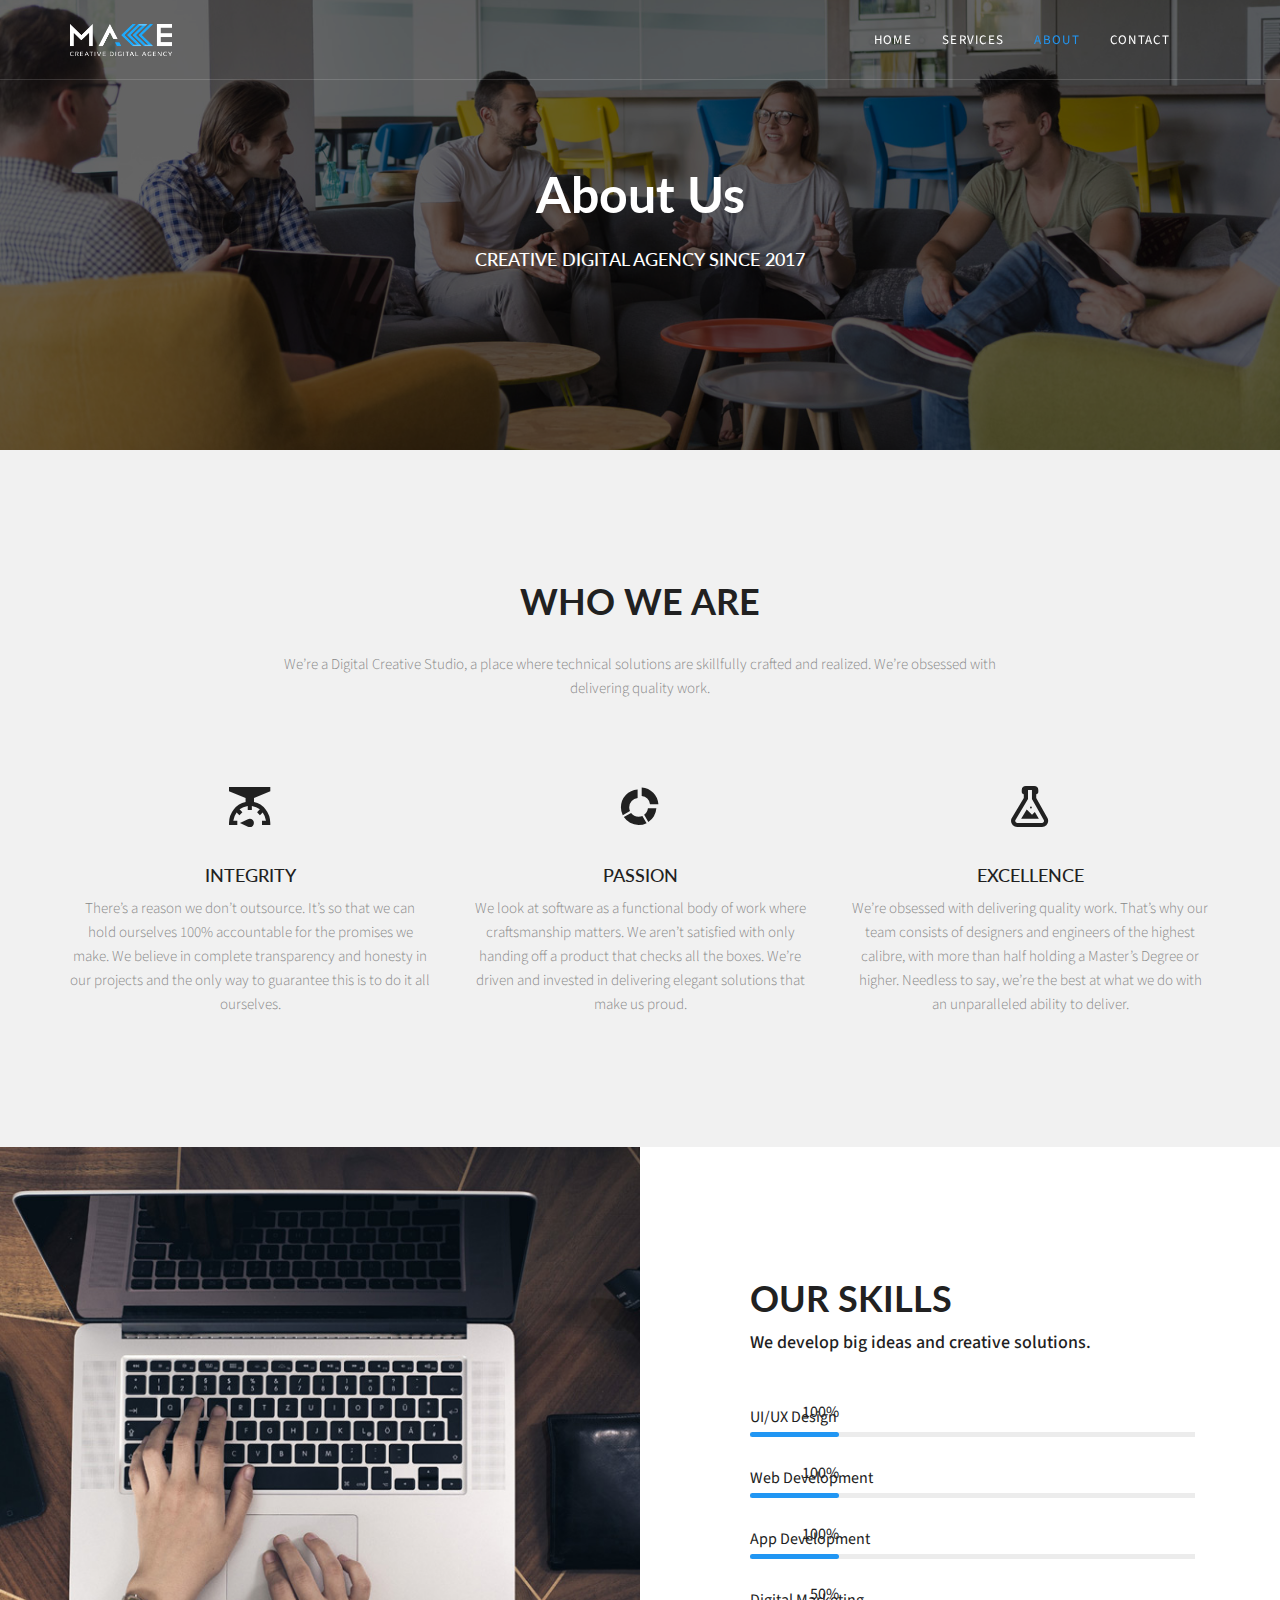
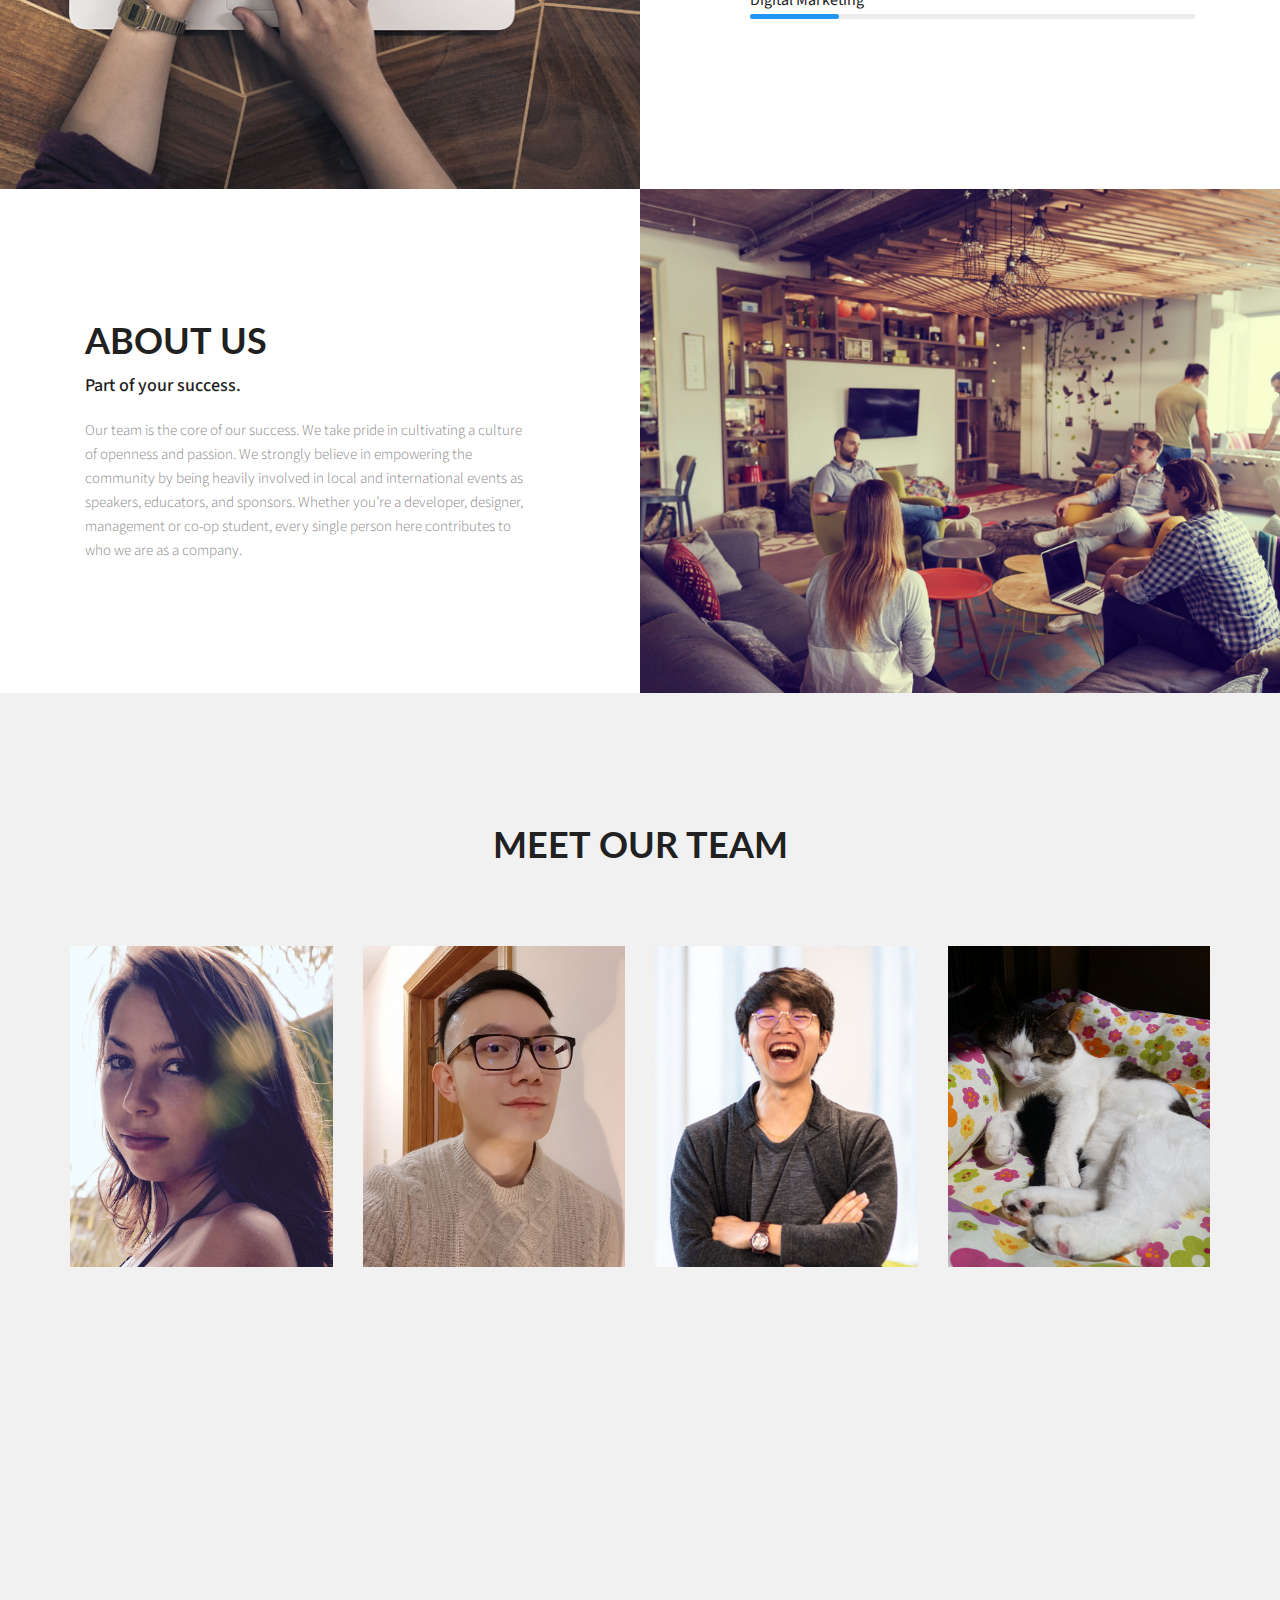
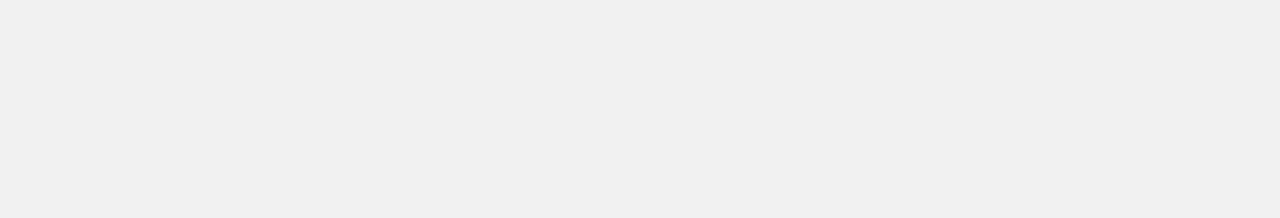
==== commit fcb3dff3: "fix phone numbers" ====
--- a/about.html
+++ b/about.html
@@ -108,7 +108,7 @@
   <!--=== Our Skills Start ======-->
   <section class="white-bg">
     <div class="col-md-6 col-sm-4 bg-flex bg-flex-left">
-      <div class="bg-flex-holder bg-flex-cover" style="background-image: url(assets/images/_about-left-background.jpg);"></div>
+      <div class="bg-flex-holder bg-flex-cover" style="background-image: url(assets/images/about-left-background.jpg);"></div>
     </div>
     <div class="container">
       <div class="col-md-5 col-sm-7 col-md-offset-7 col-sm-offset-5">
@@ -140,7 +140,7 @@
   <!--=== Our Service Start ======-->
   <section class="white-bg">
     <div class="col-md-6 col-sm-4 bg-flex bg-flex-right">
-      <div class="bg-flex-holder bg-flex-cover" style="background-image: url(assets/images/_about-right-background.jpg);"></div>
+      <div class="bg-flex-holder bg-flex-cover" style="background-image: url(assets/images/about-right-background.jpg);"></div>
     </div>
     <div class="container">
       <div class="col-md-5 col-sm-7">
@@ -271,7 +271,7 @@
               <ul>
                 <li> <i class="mdi mdi-map-marker"></i> <a href="https://g.page/thenetworkhub-vancouver?share">#300
                     Richards St., Vancouver, BC V6B 2Z4</a> </li>
-                <li> <i class="mdi mdi-cellphone"></i> <a href="phone:+16043651344">604.365.1344</a> </li>
+                <li> <i class="mdi mdi-cellphone"></i> <a href="phone:+16042104291">604.210.4291</a> </li>
                 <li> <i class="mdi mdi-email"></i> <a href="mailto:info@makkke.com">info@makkke.com</a> </li>
                 <li> <i class="mdi mdi-web"></i> <a href="#"></a>www.makkke.com</a> </li>
               </ul>
--- a/assets/css/master.css
+++ b/assets/css/master.css
@@ -4246,7 +4246,7 @@
 }
 
 .about-cover-bg {
-	background-image: url(../images/_about-background.jpg);
+	background-image: url(../images/about-background.jpg);
 }
 
 .service-cover-bg {
@@ -4254,7 +4254,7 @@
 }
 
 .contact-cover-bg {
-	background-image: url(../images/_contact-us-background.jpg);
+	background-image: url(../images/contact-us-background.jpg);
 }
 
 .error-cover-bg {
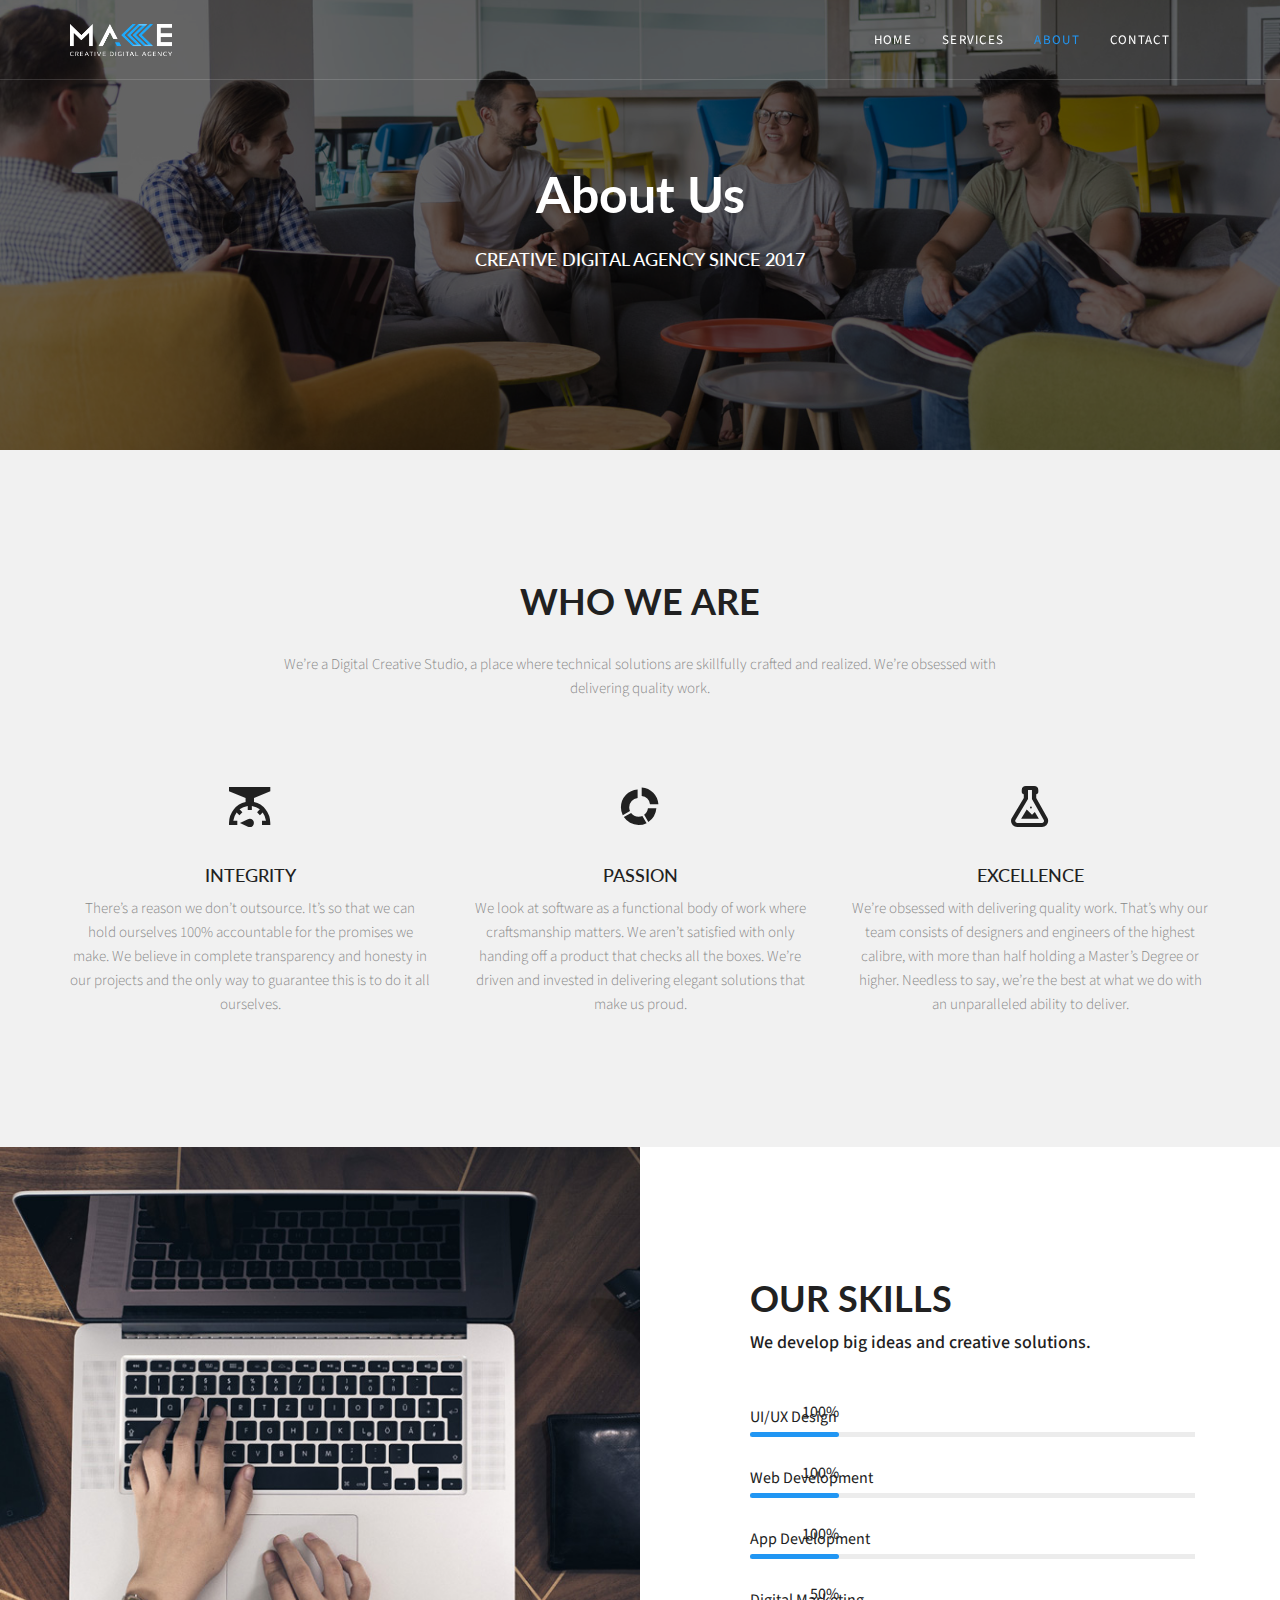
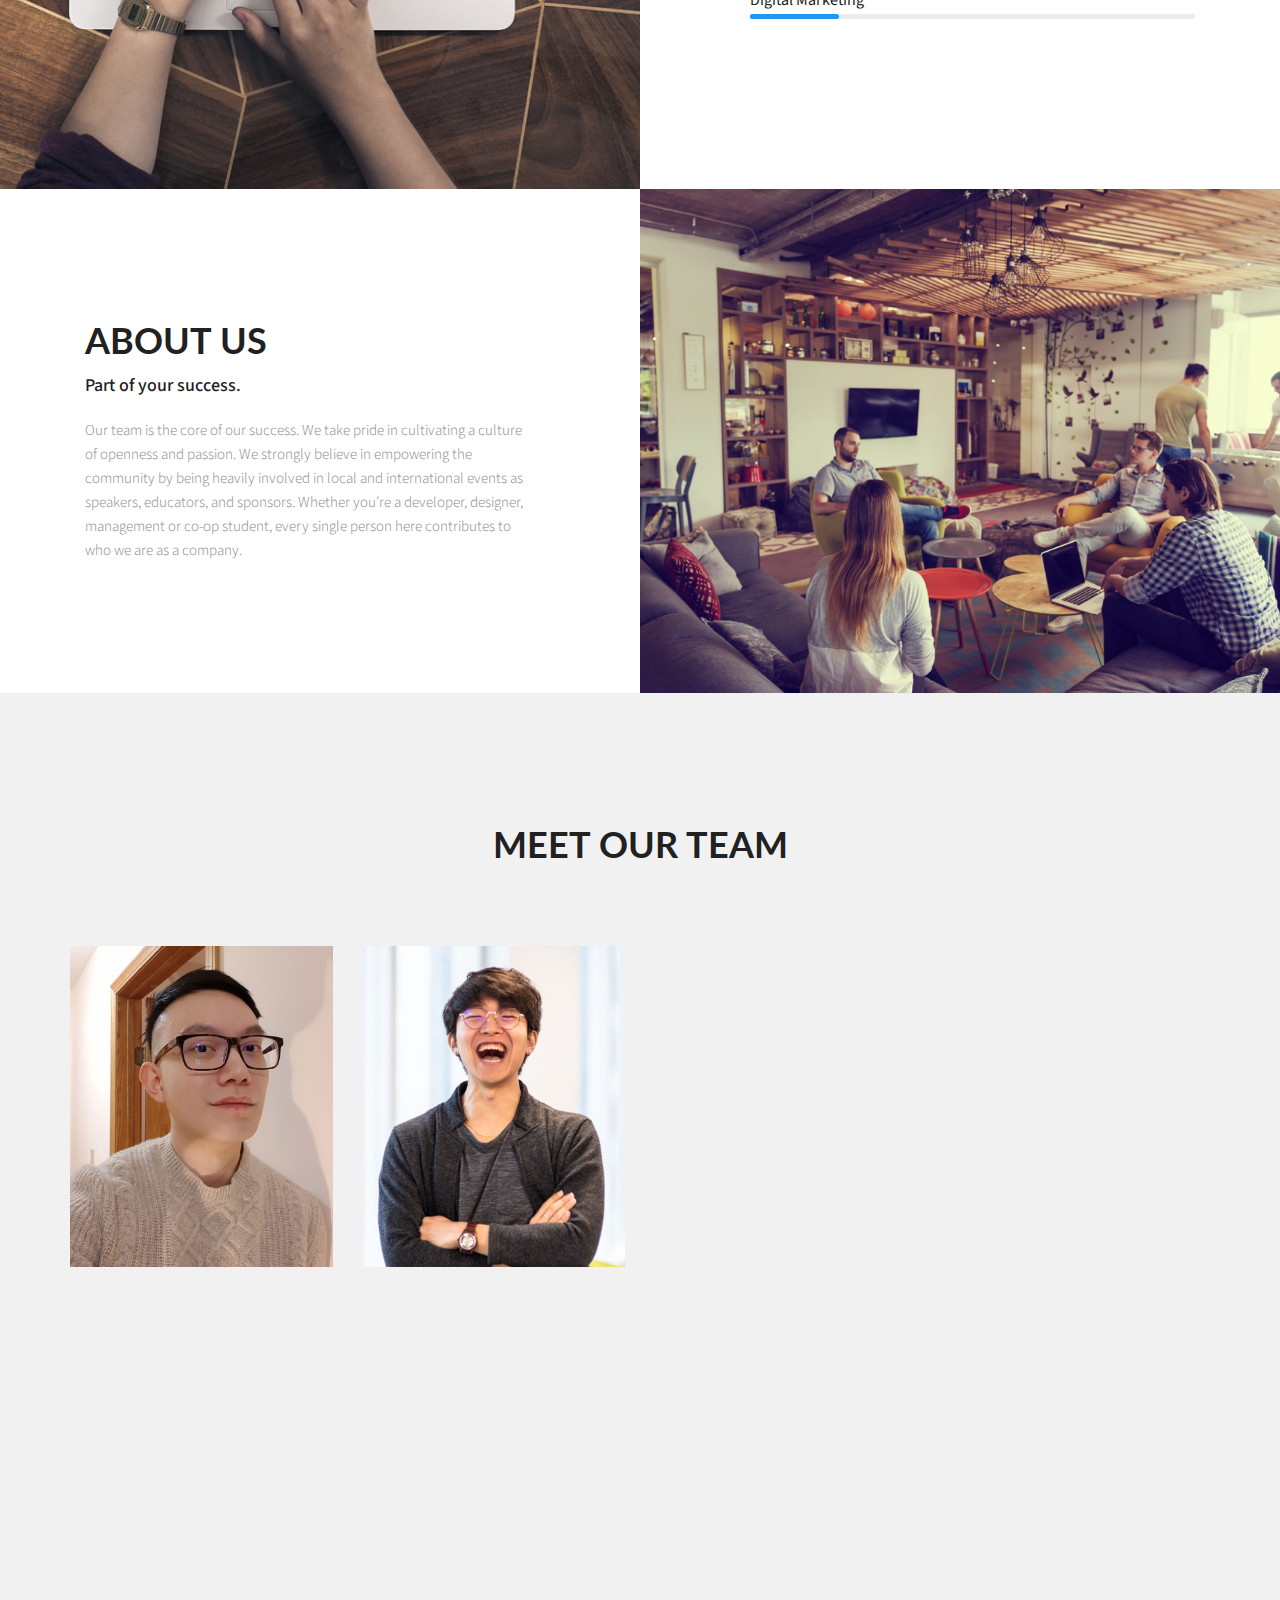
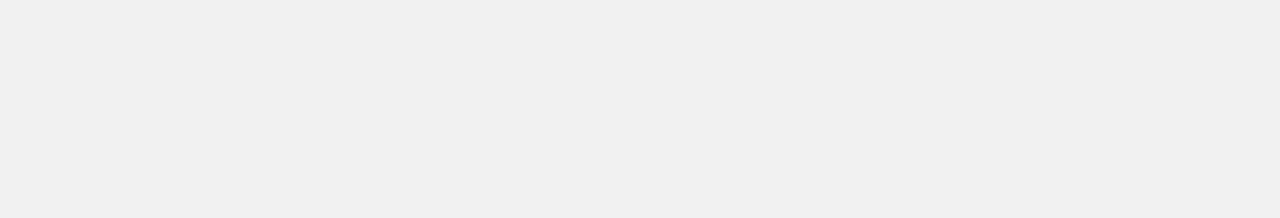
==== commit ae611826: "Update about.html" ====
--- a/about.html
+++ b/about.html
@@ -162,7 +162,7 @@
         </div>
       </div>
       <div class="row mt-50">
-        <div class="col-md-3 col-sm-6 col-xs-12">
+<!--         <div class="col-md-3 col-sm-6 col-xs-12">
           <div class="team-member-container gallery-image-hover"> <img src="assets/images/lana-ivanova.jpg" class="img-responsive" alt="team-01">
             <div class="member-caption">
               <div class="member-description text-center">
@@ -178,7 +178,7 @@
               </div>
             </div>
           </div>
-        </div>
+        </div> -->
         <div class="col-md-3 col-sm-6 col-xs-12">
           <div class="team-member-container gallery-image-hover"> <img src="assets/images/benny.jpg" class="img-responsive" alt="team-02">
             <div class="member-caption">
@@ -210,7 +210,7 @@
             </div>
           </div>
         </div>
-        <div class="col-md-3 col-sm-6 col-xs-12">
+<!--         <div class="col-md-3 col-sm-6 col-xs-12">
           <div class="team-member-container gallery-image-hover"> <img src="assets/images/myaut.jpg" class="img-responsive" alt="team-04">
             <div class="member-caption">
               <div class="member-description text-center">
@@ -223,7 +223,7 @@
               </div>
             </div>
           </div>
-        </div>
+        </div> -->
       </div>
     </div>
   </section>
